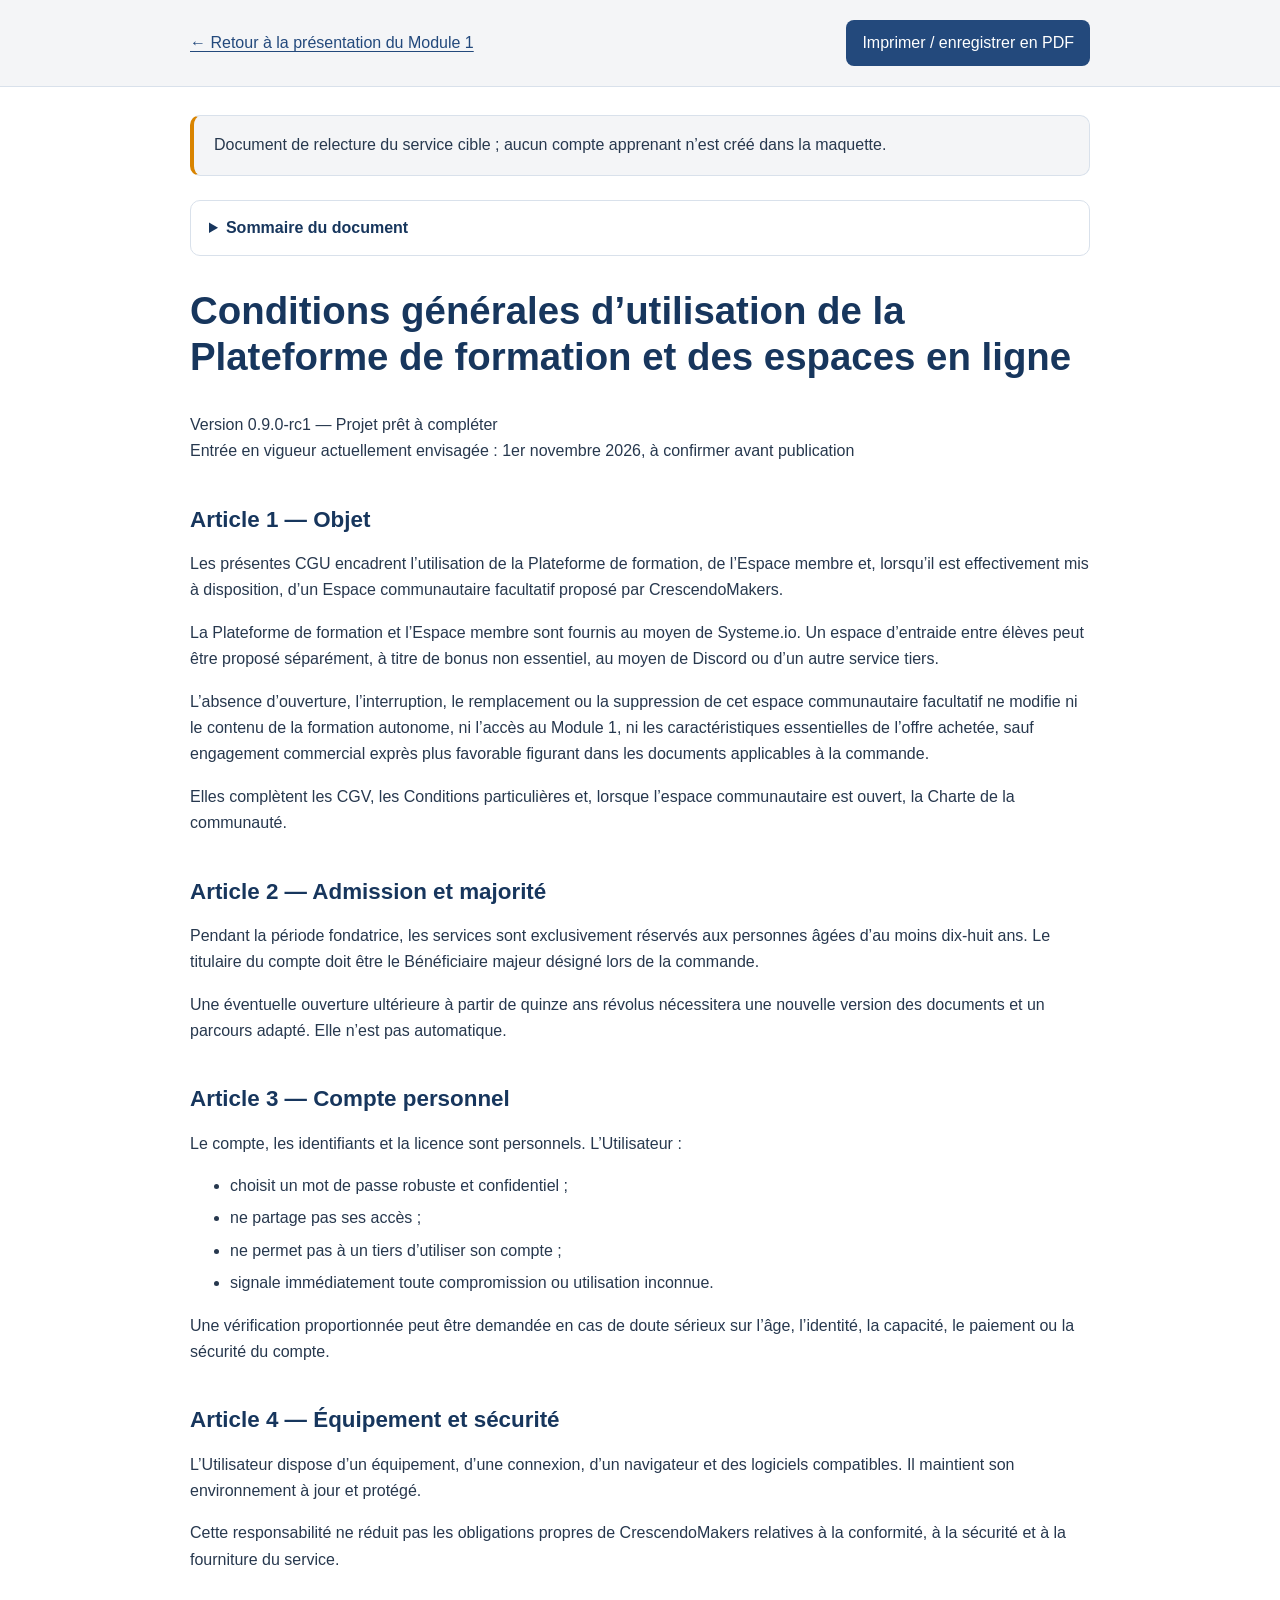
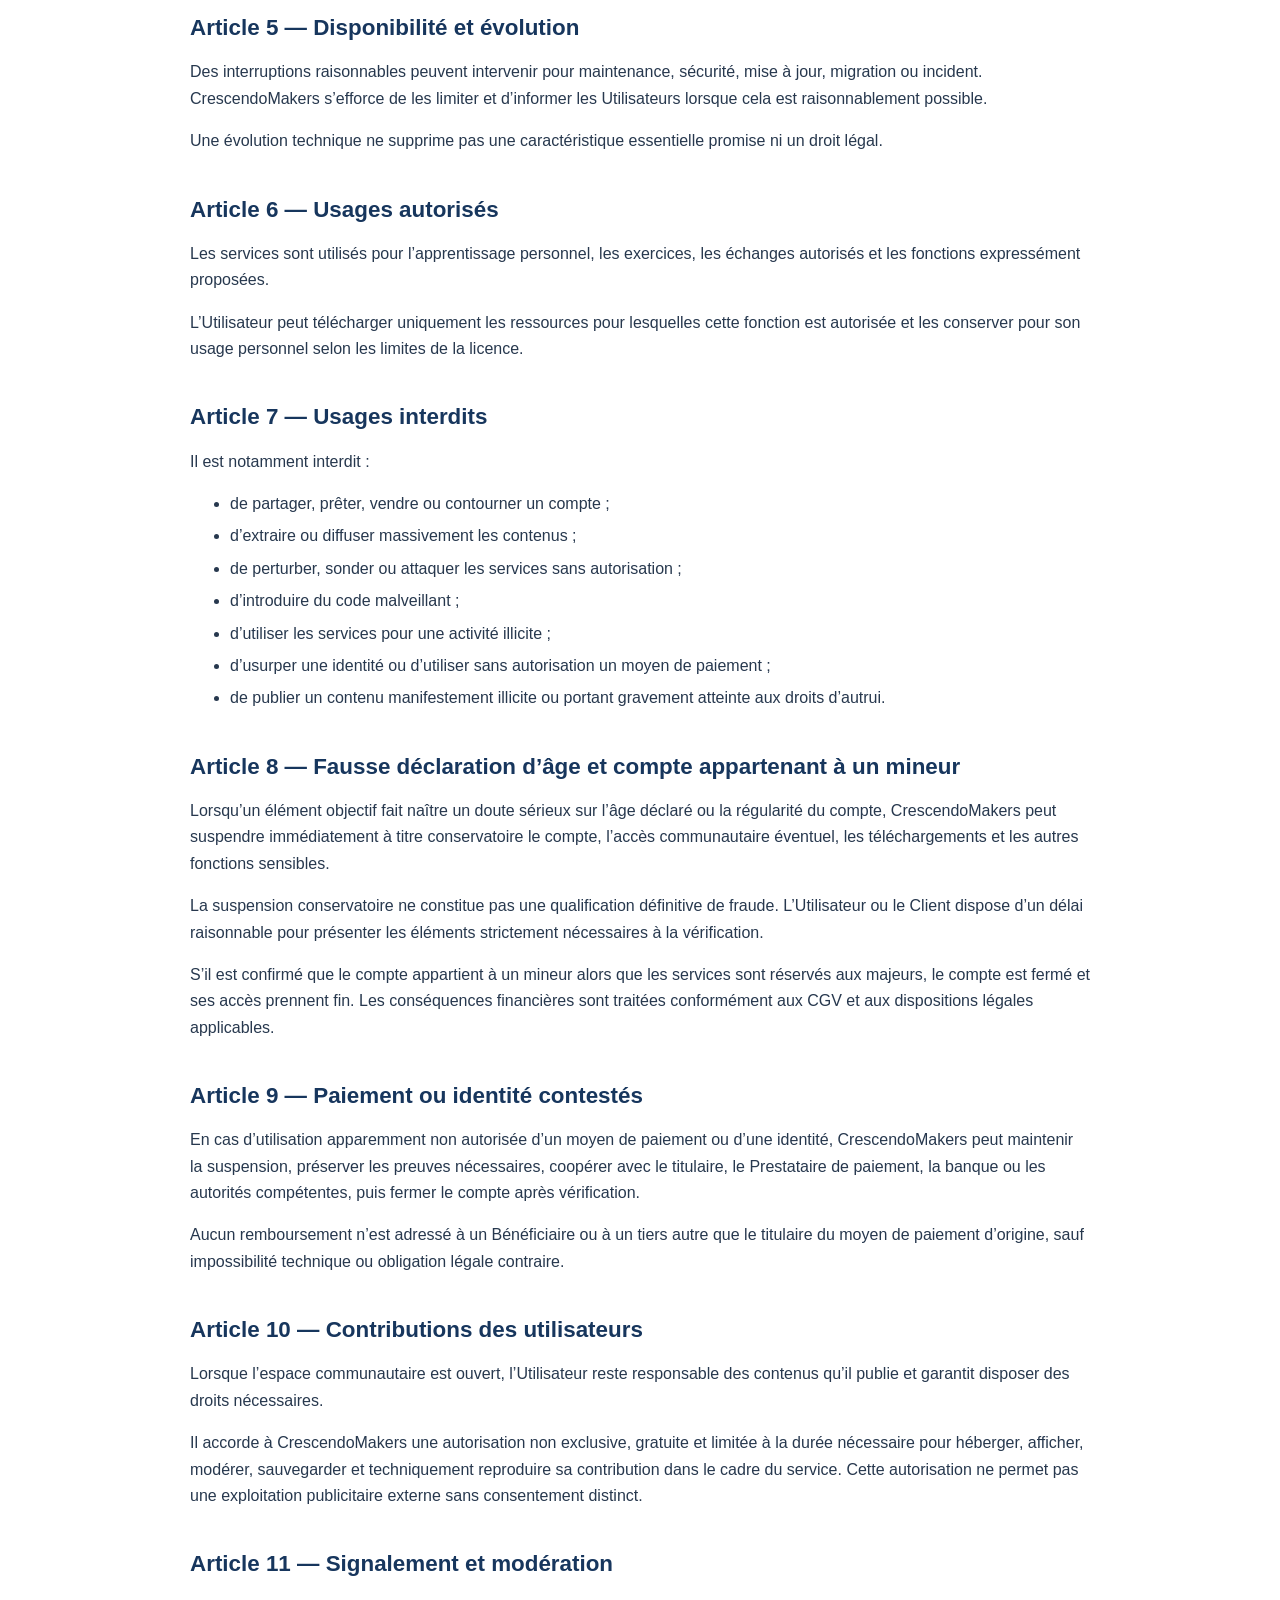
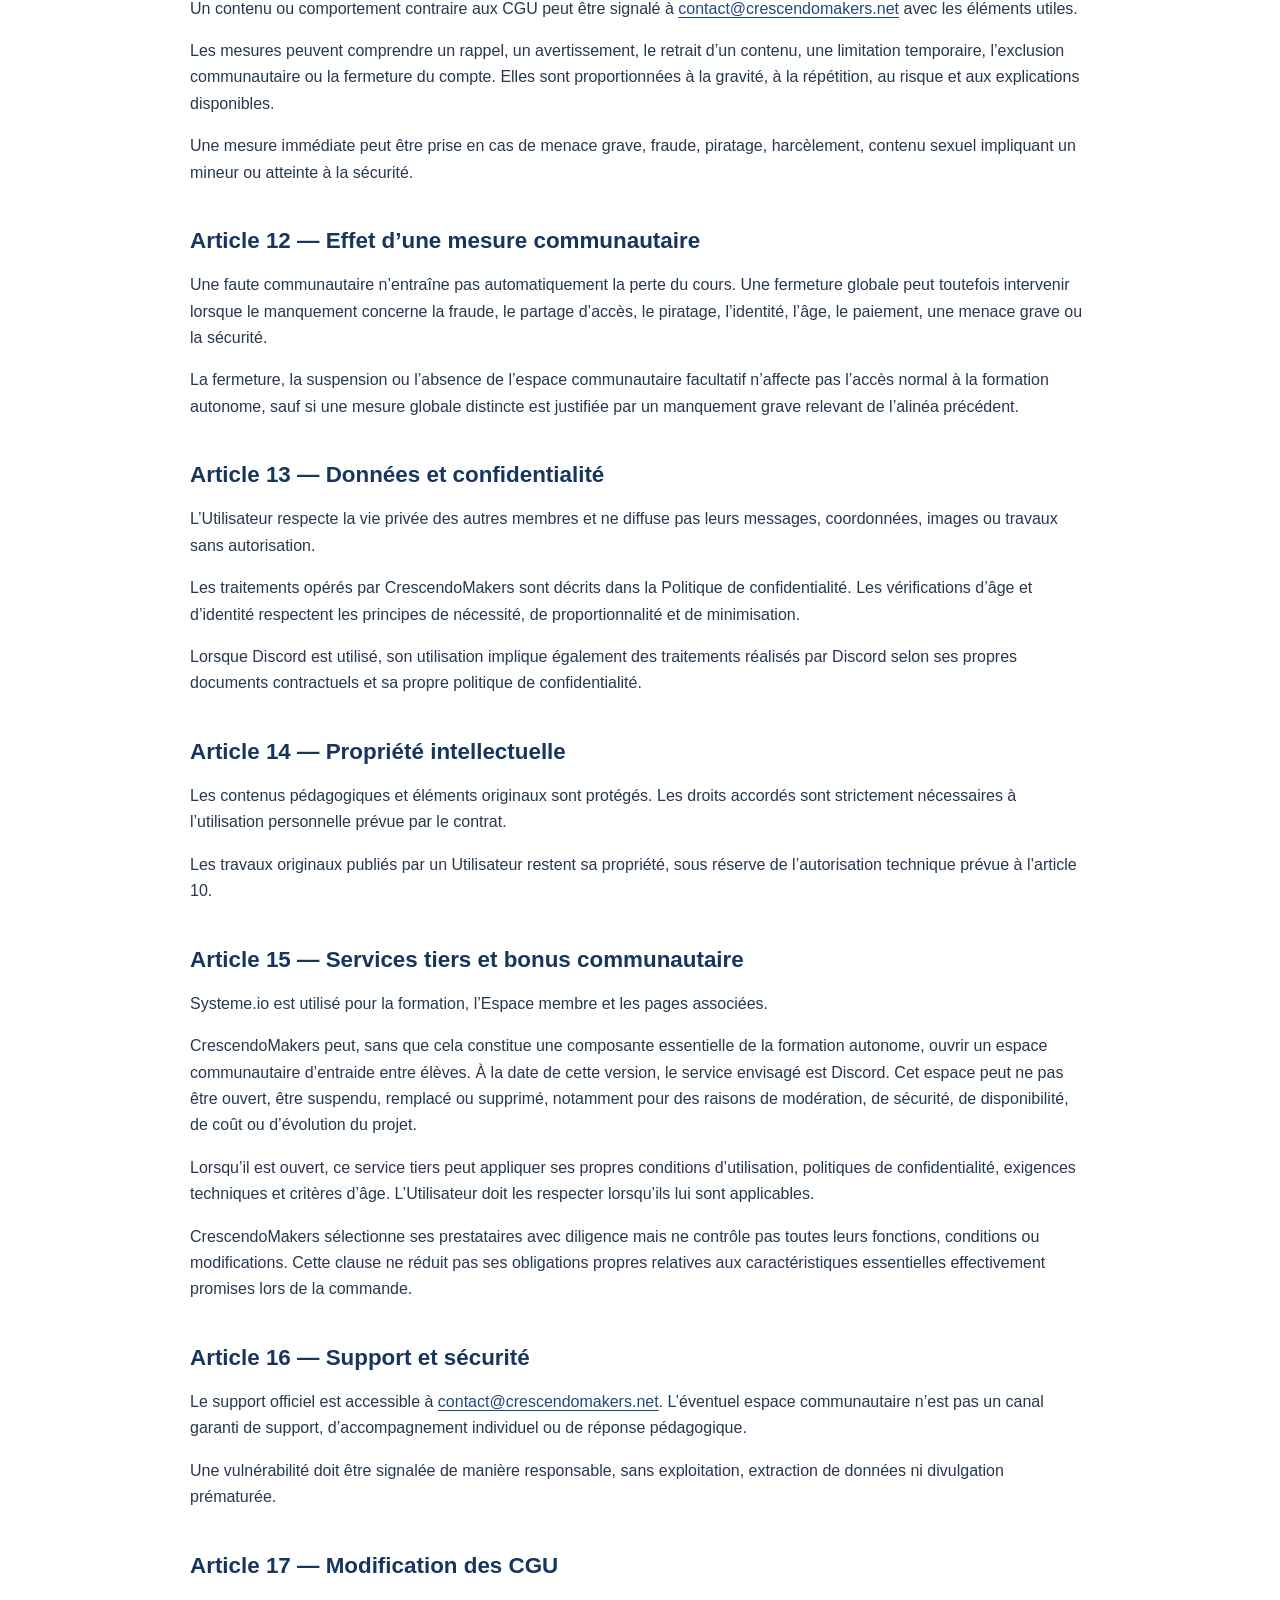
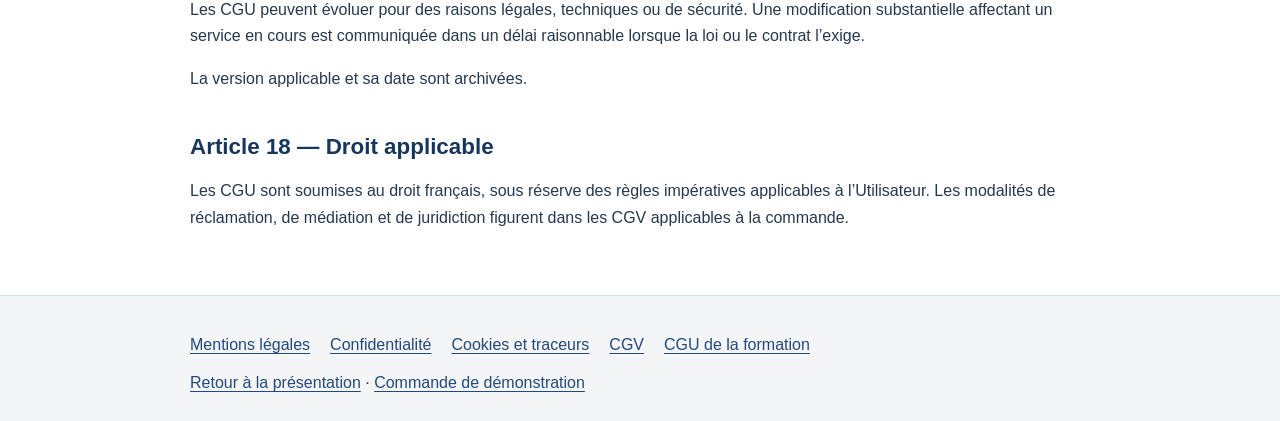
==== cgu.html @ 89fd1860 "publish: demo order flow, opt-in form and legal pages" ====
<!doctype html>
<html lang="fr"><head><meta charset="utf-8"><meta name="viewport" content="width=device-width, initial-scale=1">
<title>Conditions générales d’utilisation de la Plateforme de formation et des espaces en ligne | CrescendoMakers</title>
<meta name="description" content="Document de relecture du service cible ; aucun compte apprenant n’est créé dans la maquette.">
<style>
*{box-sizing:border-box}body{margin:0;color:#27384e;background:#fff;font:1rem/1.65 Arial,Helvetica,sans-serif}
header{border-bottom:1px solid #d9e1eb;background:#f4f5f7}.wrap{width:min(calc(100% - 2rem),900px);margin:auto}
header .wrap{display:flex;align-items:center;justify-content:space-between;gap:16px;padding:20px 0;flex-wrap:wrap}
a{color:#23497c;text-underline-offset:3px;overflow-wrap:anywhere}a:focus-visible,button:focus-visible,summary:focus-visible{outline:3px solid #d98400;outline-offset:4px}
main{padding:28px 0 48px}h1{font-size:clamp(1.8rem,4vw,2.4rem);line-height:1.2;color:#17365d}
h2{font-size:1.4rem;line-height:1.35;color:#17365d;margin:40px 0 14px;scroll-margin-top:20px}
h3{font-size:1.1rem;line-height:1.4;color:#23497c}p,li{overflow-wrap:anywhere}li{margin:6px 0}
.review{padding:16px 20px;border:1px solid #d9e1eb;border-left:4px solid #d98400;border-radius:10px;background:#f4f5f7;margin:0 0 24px}
blockquote{margin:20px 0;padding:8px 20px;border-left:4px solid #2f75b5;background:#eaf3ff}
button{font:inherit;color:#fff;background:#23497c;border:0;border-radius:8px;padding:10px 16px;cursor:pointer}
details{border:1px solid #d9e1eb;border-radius:10px;padding:14px 18px}summary{font-weight:700;cursor:pointer;color:#17365d}
nav ol{padding-left:24px}footer{padding:24px 0;background:#f4f5f7;border-top:1px solid #d9e1eb}
@media print{@page{size:A4;margin:15mm}header,footer,.review,details{display:none}body{font-size:10pt;color:#000}.wrap{width:100%}main{padding:0}h1{font-size:18pt}h2{font-size:13pt;break-after:avoid}h3{break-after:avoid}a{color:inherit}blockquote{background:none;border-color:#777}}
</style><link rel="stylesheet" href="./demo-interfaces.css?v=20261014"></head><body>
<header><div class="wrap"><a href="./tunnel-preview-v5.html">← Retour à la présentation du Module 1</a><button type="button" onclick="window.print()">Imprimer / enregistrer en PDF</button></div></header>
<main class="wrap"><aside class="review" role="note">Document de relecture du service cible ; aucun compte apprenant n’est créé dans la maquette.</aside>
<details><summary>Sommaire du document</summary><nav aria-label="Sommaire du document"><ol><li><a href="#article-1-objet">Article 1 — Objet</a></li>
<li><a href="#article-2-admission-et-majorite">Article 2 — Admission et majorité</a></li>
<li><a href="#article-3-compte-personnel">Article 3 — Compte personnel</a></li>
<li><a href="#article-4-equipement-et-securite">Article 4 — Équipement et sécurité</a></li>
<li><a href="#article-5-disponibilite-et-evolution">Article 5 — Disponibilité et évolution</a></li>
<li><a href="#article-6-usages-autorises">Article 6 — Usages autorisés</a></li>
<li><a href="#article-7-usages-interdits">Article 7 — Usages interdits</a></li>
<li><a href="#article-8-fausse-declaration-d-age-et-compte-appartenant-a-un-mineur">Article 8 — Fausse déclaration d’âge et compte appartenant à un mineur</a></li>
<li><a href="#article-9-paiement-ou-identite-contestes">Article 9 — Paiement ou identité contestés</a></li>
<li><a href="#article-10-contributions-des-utilisateurs">Article 10 — Contributions des utilisateurs</a></li>
<li><a href="#article-11-signalement-et-moderation">Article 11 — Signalement et modération</a></li>
<li><a href="#article-12-effet-d-une-mesure-communautaire">Article 12 — Effet d’une mesure communautaire</a></li>
<li><a href="#article-13-donnees-et-confidentialite">Article 13 — Données et confidentialité</a></li>
<li><a href="#article-14-propriete-intellectuelle">Article 14 — Propriété intellectuelle</a></li>
<li><a href="#article-15-services-tiers-et-bonus-communautaire">Article 15 — Services tiers et bonus communautaire</a></li>
<li><a href="#article-16-support-et-securite">Article 16 — Support et sécurité</a></li>
<li><a href="#article-17-modification-des-cgu">Article 17 — Modification des CGU</a></li>
<li><a href="#article-18-droit-applicable">Article 18 — Droit applicable</a></li></ol></nav></details>
<article id="texte-document">
<h1>Conditions générales d’utilisation de la Plateforme de formation et des espaces en ligne</h1>
<p>Version 0.9.0-rc1 — Projet prêt à compléter<br>Entrée en vigueur actuellement envisagée : 1er novembre 2026, à confirmer avant publication</p>
<h2 id="article-1-objet">Article 1 — Objet</h2>
<p>Les présentes CGU encadrent l’utilisation de la Plateforme de formation, de l’Espace membre
et, lorsqu’il est effectivement mis à disposition, d’un Espace communautaire facultatif
proposé par CrescendoMakers.</p>
<p>La Plateforme de formation et l’Espace membre sont fournis au moyen de Systeme.io. Un espace
d’entraide entre élèves peut être proposé séparément, à titre de bonus non essentiel, au
moyen de Discord ou d’un autre service tiers.</p>
<p>L’absence d’ouverture, l’interruption, le remplacement ou la suppression de cet espace
communautaire facultatif ne modifie ni le contenu de la formation autonome, ni l’accès au
Module 1, ni les caractéristiques essentielles de l’offre achetée, sauf engagement commercial
exprès plus favorable figurant dans les documents applicables à la commande.</p>
<p>Elles complètent les CGV, les Conditions particulières et, lorsque l’espace communautaire est
ouvert, la Charte de la communauté.</p>
<h2 id="article-2-admission-et-majorite">Article 2 — Admission et majorité</h2>
<p>Pendant la période fondatrice, les services sont exclusivement réservés aux personnes âgées
d’au moins dix-huit ans. Le titulaire du compte doit être le Bénéficiaire majeur désigné
lors de la commande.</p>
<p>Une éventuelle ouverture ultérieure à partir de quinze ans révolus nécessitera une nouvelle
version des documents et un parcours adapté. Elle n’est pas automatique.</p>
<h2 id="article-3-compte-personnel">Article 3 — Compte personnel</h2>
<p>Le compte, les identifiants et la licence sont personnels. L’Utilisateur :</p>
<ul>
<li>choisit un mot de passe robuste et confidentiel ;</li>
<li>ne partage pas ses accès ;</li>
<li>ne permet pas à un tiers d’utiliser son compte ;</li>
<li>signale immédiatement toute compromission ou utilisation inconnue.</li>
</ul>
<p>Une vérification proportionnée peut être demandée en cas de doute sérieux sur l’âge,
l’identité, la capacité, le paiement ou la sécurité du compte.</p>
<h2 id="article-4-equipement-et-securite">Article 4 — Équipement et sécurité</h2>
<p>L’Utilisateur dispose d’un équipement, d’une connexion, d’un navigateur et des logiciels
compatibles. Il maintient son environnement à jour et protégé.</p>
<p>Cette responsabilité ne réduit pas les obligations propres de CrescendoMakers relatives à
la conformité, à la sécurité et à la fourniture du service.</p>
<h2 id="article-5-disponibilite-et-evolution">Article 5 — Disponibilité et évolution</h2>
<p>Des interruptions raisonnables peuvent intervenir pour maintenance, sécurité, mise à jour,
migration ou incident. CrescendoMakers s’efforce de les limiter et d’informer les
Utilisateurs lorsque cela est raisonnablement possible.</p>
<p>Une évolution technique ne supprime pas une caractéristique essentielle promise ni un droit
légal.</p>
<h2 id="article-6-usages-autorises">Article 6 — Usages autorisés</h2>
<p>Les services sont utilisés pour l’apprentissage personnel, les exercices, les échanges
autorisés et les fonctions expressément proposées.</p>
<p>L’Utilisateur peut télécharger uniquement les ressources pour lesquelles cette fonction est
autorisée et les conserver pour son usage personnel selon les limites de la licence.</p>
<h2 id="article-7-usages-interdits">Article 7 — Usages interdits</h2>
<p>Il est notamment interdit :</p>
<ul>
<li>de partager, prêter, vendre ou contourner un compte ;</li>
<li>d’extraire ou diffuser massivement les contenus ;</li>
<li>de perturber, sonder ou attaquer les services sans autorisation ;</li>
<li>d’introduire du code malveillant ;</li>
<li>d’utiliser les services pour une activité illicite ;</li>
<li>d’usurper une identité ou d’utiliser sans autorisation un moyen de paiement ;</li>
<li>de publier un contenu manifestement illicite ou portant gravement atteinte aux droits
d’autrui.</li>
</ul>
<h2 id="article-8-fausse-declaration-d-age-et-compte-appartenant-a-un-mineur">Article 8 — Fausse déclaration d’âge et compte appartenant à un mineur</h2>
<p>Lorsqu’un élément objectif fait naître un doute sérieux sur l’âge déclaré ou la régularité du
compte, CrescendoMakers peut suspendre immédiatement à titre conservatoire le compte,
l’accès communautaire éventuel, les téléchargements et les autres fonctions sensibles.</p>
<p>La suspension conservatoire ne constitue pas une qualification définitive de fraude.
L’Utilisateur ou le Client dispose d’un délai raisonnable pour présenter les éléments
strictement nécessaires à la vérification.</p>
<p>S’il est confirmé que le compte appartient à un mineur alors que les services sont réservés
aux majeurs, le compte est fermé et ses accès prennent fin. Les conséquences financières
sont traitées conformément aux CGV et aux dispositions légales applicables.</p>
<h2 id="article-9-paiement-ou-identite-contestes">Article 9 — Paiement ou identité contestés</h2>
<p>En cas d’utilisation apparemment non autorisée d’un moyen de paiement ou d’une identité,
CrescendoMakers peut maintenir la suspension, préserver les preuves nécessaires, coopérer
avec le titulaire, le Prestataire de paiement, la banque ou les autorités compétentes, puis
fermer le compte après vérification.</p>
<p>Aucun remboursement n’est adressé à un Bénéficiaire ou à un tiers autre que le titulaire du
moyen de paiement d’origine, sauf impossibilité technique ou obligation légale contraire.</p>
<h2 id="article-10-contributions-des-utilisateurs">Article 10 — Contributions des utilisateurs</h2>
<p>Lorsque l’espace communautaire est ouvert, l’Utilisateur reste responsable des contenus
qu’il publie et garantit disposer des droits nécessaires.</p>
<p>Il accorde à CrescendoMakers une autorisation non exclusive, gratuite et limitée à la durée
nécessaire pour héberger, afficher, modérer, sauvegarder et techniquement reproduire sa
contribution dans le cadre du service. Cette autorisation ne permet pas une exploitation
publicitaire externe sans consentement distinct.</p>
<h2 id="article-11-signalement-et-moderation">Article 11 — Signalement et modération</h2>
<p>Un contenu ou comportement contraire aux CGU peut être signalé à
<a href="mailto:contact@crescendomakers.net">contact@crescendomakers.net</a> avec les éléments utiles.</p>
<p>Les mesures peuvent comprendre un rappel, un avertissement, le retrait d’un contenu, une
limitation temporaire, l’exclusion communautaire ou la fermeture du compte. Elles sont
proportionnées à la gravité, à la répétition, au risque et aux explications disponibles.</p>
<p>Une mesure immédiate peut être prise en cas de menace grave, fraude, piratage, harcèlement,
contenu sexuel impliquant un mineur ou atteinte à la sécurité.</p>
<h2 id="article-12-effet-d-une-mesure-communautaire">Article 12 — Effet d’une mesure communautaire</h2>
<p>Une faute communautaire n’entraîne pas automatiquement la perte du cours. Une fermeture
globale peut toutefois intervenir lorsque le manquement concerne la fraude, le partage
d’accès, le piratage, l’identité, l’âge, le paiement, une menace grave ou la sécurité.</p>
<p>La fermeture, la suspension ou l’absence de l’espace communautaire facultatif n’affecte pas
l’accès normal à la formation autonome, sauf si une mesure globale distincte est justifiée
par un manquement grave relevant de l’alinéa précédent.</p>
<h2 id="article-13-donnees-et-confidentialite">Article 13 — Données et confidentialité</h2>
<p>L’Utilisateur respecte la vie privée des autres membres et ne diffuse pas leurs messages,
coordonnées, images ou travaux sans autorisation.</p>
<p>Les traitements opérés par CrescendoMakers sont décrits dans la Politique de
confidentialité. Les vérifications d’âge et d’identité respectent les principes de nécessité,
de proportionnalité et de minimisation.</p>
<p>Lorsque Discord est utilisé, son utilisation implique également des traitements réalisés par
Discord selon ses propres documents contractuels et sa propre politique de confidentialité.</p>
<h2 id="article-14-propriete-intellectuelle">Article 14 — Propriété intellectuelle</h2>
<p>Les contenus pédagogiques et éléments originaux sont protégés. Les droits accordés sont
strictement nécessaires à l’utilisation personnelle prévue par le contrat.</p>
<p>Les travaux originaux publiés par un Utilisateur restent sa propriété, sous réserve de
l’autorisation technique prévue à l’article 10.</p>
<h2 id="article-15-services-tiers-et-bonus-communautaire">Article 15 — Services tiers et bonus communautaire</h2>
<p>Systeme.io est utilisé pour la formation, l’Espace membre et les pages associées.</p>
<p>CrescendoMakers peut, sans que cela constitue une composante essentielle de la formation
autonome, ouvrir un espace communautaire d’entraide entre élèves. À la date de cette version,
le service envisagé est Discord. Cet espace peut ne pas être ouvert, être suspendu, remplacé
ou supprimé, notamment pour des raisons de modération, de sécurité, de disponibilité, de
coût ou d’évolution du projet.</p>
<p>Lorsqu’il est ouvert, ce service tiers peut appliquer ses propres conditions d’utilisation,
politiques de confidentialité, exigences techniques et critères d’âge. L’Utilisateur doit les
respecter lorsqu’ils lui sont applicables.</p>
<p>CrescendoMakers sélectionne ses prestataires avec diligence mais ne contrôle pas toutes leurs
fonctions, conditions ou modifications. Cette clause ne réduit pas ses obligations propres
relatives aux caractéristiques essentielles effectivement promises lors de la commande.</p>
<h2 id="article-16-support-et-securite">Article 16 — Support et sécurité</h2>
<p>Le support officiel est accessible à <a href="mailto:contact@crescendomakers.net">contact@crescendomakers.net</a>. L’éventuel espace
communautaire n’est pas un canal garanti de support, d’accompagnement individuel ou de
réponse pédagogique.</p>
<p>Une vulnérabilité doit être signalée de manière responsable, sans exploitation, extraction
de données ni divulgation prématurée.</p>
<h2 id="article-17-modification-des-cgu">Article 17 — Modification des CGU</h2>
<p>Les CGU peuvent évoluer pour des raisons légales, techniques ou de sécurité. Une
modification substantielle affectant un service en cours est communiquée dans un délai
raisonnable lorsque la loi ou le contrat l’exige.</p>
<p>La version applicable et sa date sont archivées.</p>
<h2 id="article-18-droit-applicable">Article 18 — Droit applicable</h2>
<p>Les CGU sont soumises au droit français, sous réserve des règles impératives applicables à
l’Utilisateur. Les modalités de réclamation, de médiation et de juridiction figurent dans
les CGV applicables à la commande.</p>
</article>
</main><footer><div class="wrap"><nav class="demo-legal-nav" aria-label="Documents juridiques"><a href="./mentions-legales.html">Mentions légales</a><a href="./confidentialite.html">Confidentialité</a><a href="./cookies.html">Cookies et traceurs</a><a href="./cgv-module-1.html">CGV</a><a href="./cgu.html">CGU de la formation</a></nav><a href="./tunnel-preview-v5.html">Retour à la présentation</a> · <a href="./commande-demo.html">Commande de démonstration</a></div></footer></body></html>
---- demo-interfaces.css ----
/* Interfaces de démonstration : aucun module de paiement ou collecte tiers. */
.demo-page{margin:0;background:#f4f5f7;color:#27384e;font:1rem/1.6 Arial,Helvetica,sans-serif}
.demo-wrap{width:min(1120px,calc(100% - 2rem));margin:auto}
.demo-header{padding:18px 0;background:#fff;border-bottom:1px solid #d9e1eb}
.demo-header .demo-wrap{display:flex;align-items:center;justify-content:space-between;gap:20px;flex-wrap:wrap}
.demo-logo{width:160px;height:80px;object-fit:contain}
.demo-page a,.demo-card a,.demo-legal-nav a{color:#23497c;text-underline-offset:3px;overflow-wrap:anywhere}
.demo-page h1{font-size:clamp(1.8rem,4vw,2.6rem);line-height:1.2;color:#17365d}
.demo-page h2{font-size:1.3rem;color:#17365d}.demo-page h3{font-size:1.05rem;color:#23497c}
.demo-main{padding:32px 0 48px}.demo-grid{display:grid;grid-template-columns:minmax(0,1.4fr) minmax(0,.85fr);gap:24px;align-items:start}
.demo-card{min-width:0;background:white;border:1px solid #d9e1eb;border-radius:18px;padding:clamp(18px,3vw,28px);overflow-wrap:anywhere}
.demo-card+.demo-card{margin-top:20px}.demo-card p:last-child{margin-bottom:0}
.demo-banner{border-left:4px solid #d98400;background:#fff8e2;border-radius:10px;padding:14px 18px;margin:0 0 24px}
.demo-note{font-size:.9rem;color:#4b5c70;line-height:1.6}
.demo-field{display:grid;gap:6px;margin:16px 0;font-weight:700;color:#23497c}
.demo-field input{width:100%;min-width:0;box-sizing:border-box;border:1px solid #a5b5c9;border-radius:8px;padding:12px;font:inherit;color:#27384e;background:#fff}
.demo-choice{display:flex;align-items:flex-start;gap:10px;margin:16px 0;line-height:1.5;color:#27384e}
.demo-choice input{flex:0 0 auto;width:20px;height:20px;margin:3px 0 0;accent-color:#23497c}
.demo-choice span{min-width:0;overflow-wrap:anywhere}
.demo-page fieldset{min-width:0;border:0;padding:0;margin:20px 0}.demo-page legend{font-weight:700;color:#17365d}
.demo-actions{display:flex;flex-wrap:wrap;gap:12px;margin-top:20px}
.demo-button{display:inline-block;min-height:44px;border:0;border-radius:8px;padding:12px 18px;font:700 1rem/1.4 Arial,Helvetica,sans-serif;background:#23497c;color:white;cursor:pointer;text-align:center}
.demo-button:hover{background:#17365d}.demo-button:disabled{background:#e0e5ec;color:#4b5c70;cursor:not-allowed}
.demo-secondary{background:#eaf3ff;color:#17365d}.demo-secondary:hover{background:#d5e5fb}
.demo-status:not(:empty){margin:16px 0 0;padding:14px;border-left:4px solid #2f75b5;background:#eaf3ff;color:#17365d;border-radius:8px}
.demo-price{font-size:2.6rem;font-weight:900;color:#23497c}
.demo-docs{display:flex;flex-wrap:wrap;gap:10px 18px;margin:16px 0}
.demo-page [hidden],.demo-card [hidden]{display:none!important}
.demo-page details{border-top:1px solid #d9e1eb;padding:14px 0}.demo-page summary{cursor:pointer;color:#23497c;font-weight:700}
.demo-page a:focus-visible,.demo-button:focus-visible,.demo-card input:focus-visible{outline:3px solid #d98400;outline-offset:3px}
.demo-newsletter{display:grid;grid-template-columns:1fr 1fr;gap:32px;align-items:start}.demo-newsletter h2{margin-top:0}
.demo-legal-nav{display:flex;gap:12px 20px;flex-wrap:wrap;margin:12px 0}
.demo-footer{padding:26px 0;background:#fff;border-top:1px solid #d9e1eb}
@media(max-width:800px){.demo-grid,.demo-newsletter{grid-template-columns:1fr}.demo-header .demo-wrap{gap:8px}.demo-logo{width:120px;height:60px}}
@media print{.demo-header,.demo-footer,.demo-banner,.demo-actions{display:none}.demo-grid{display:block}.demo-card{break-inside:avoid}}
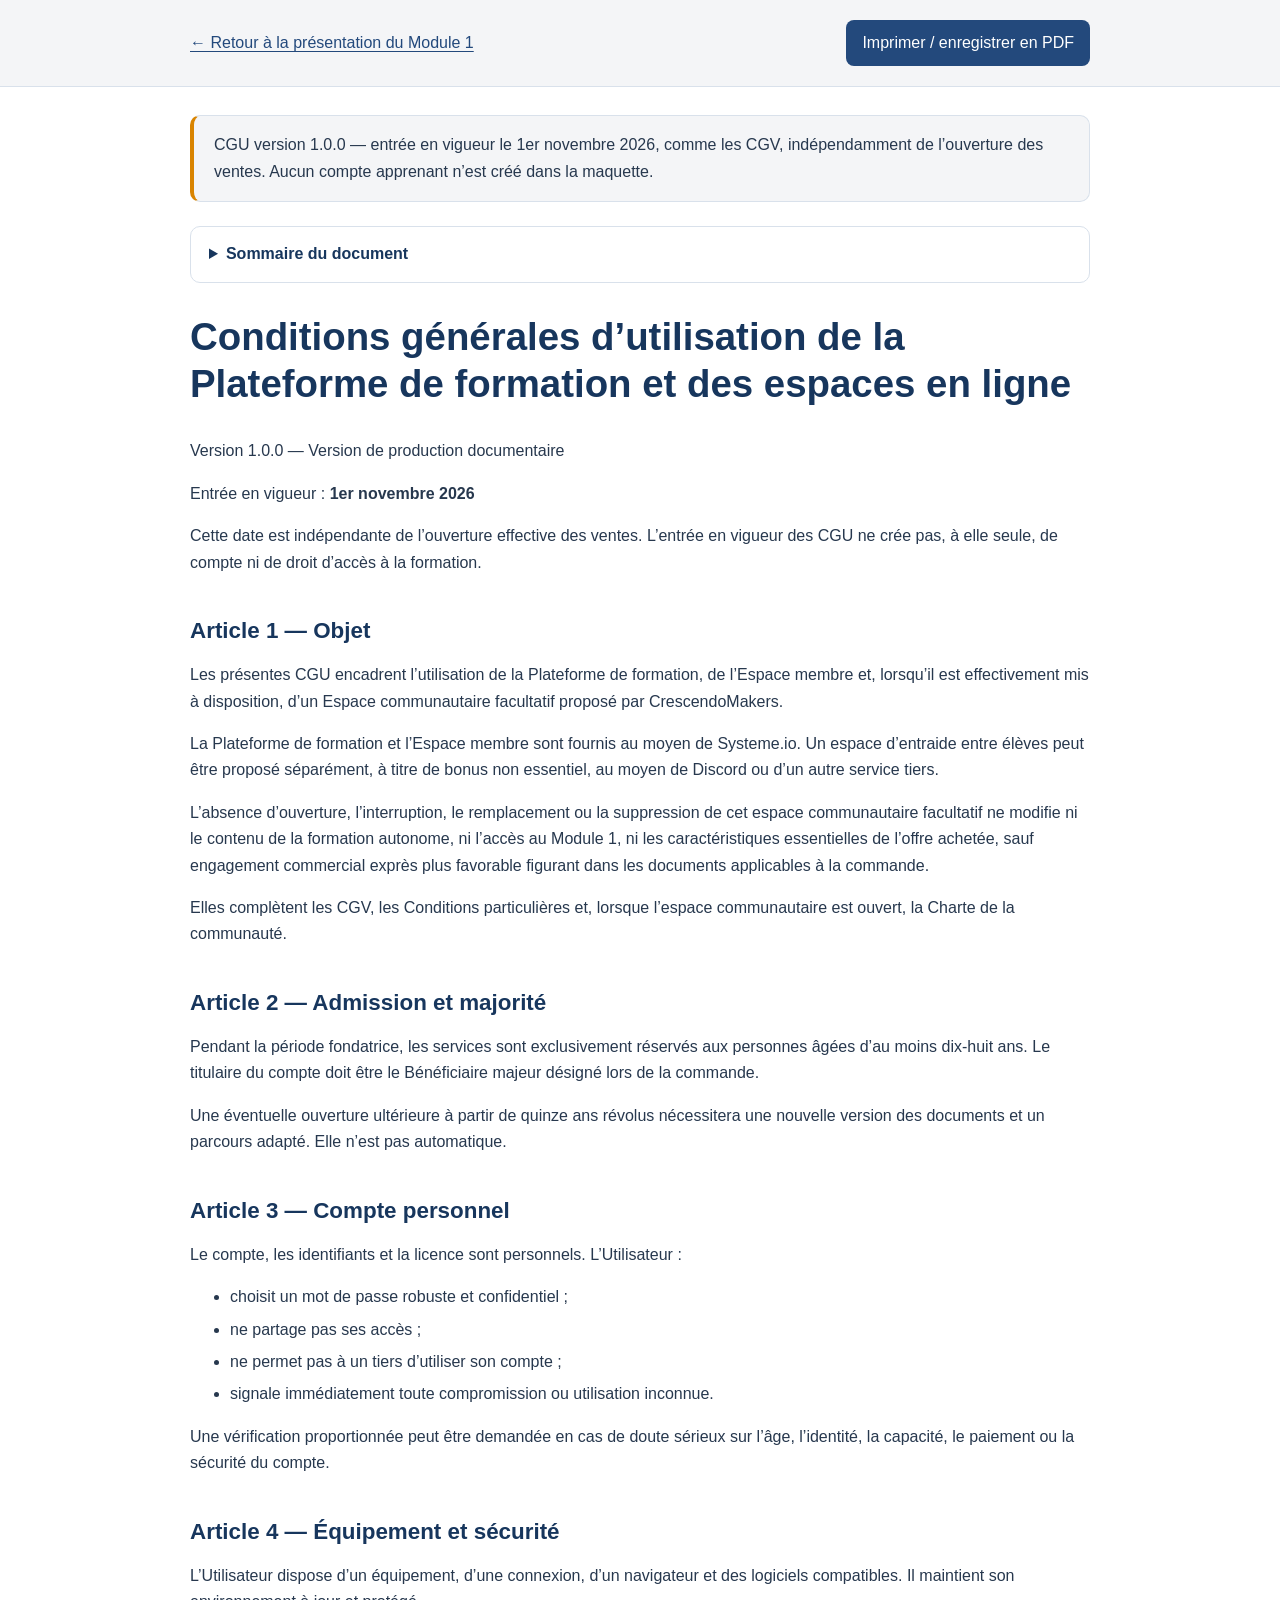
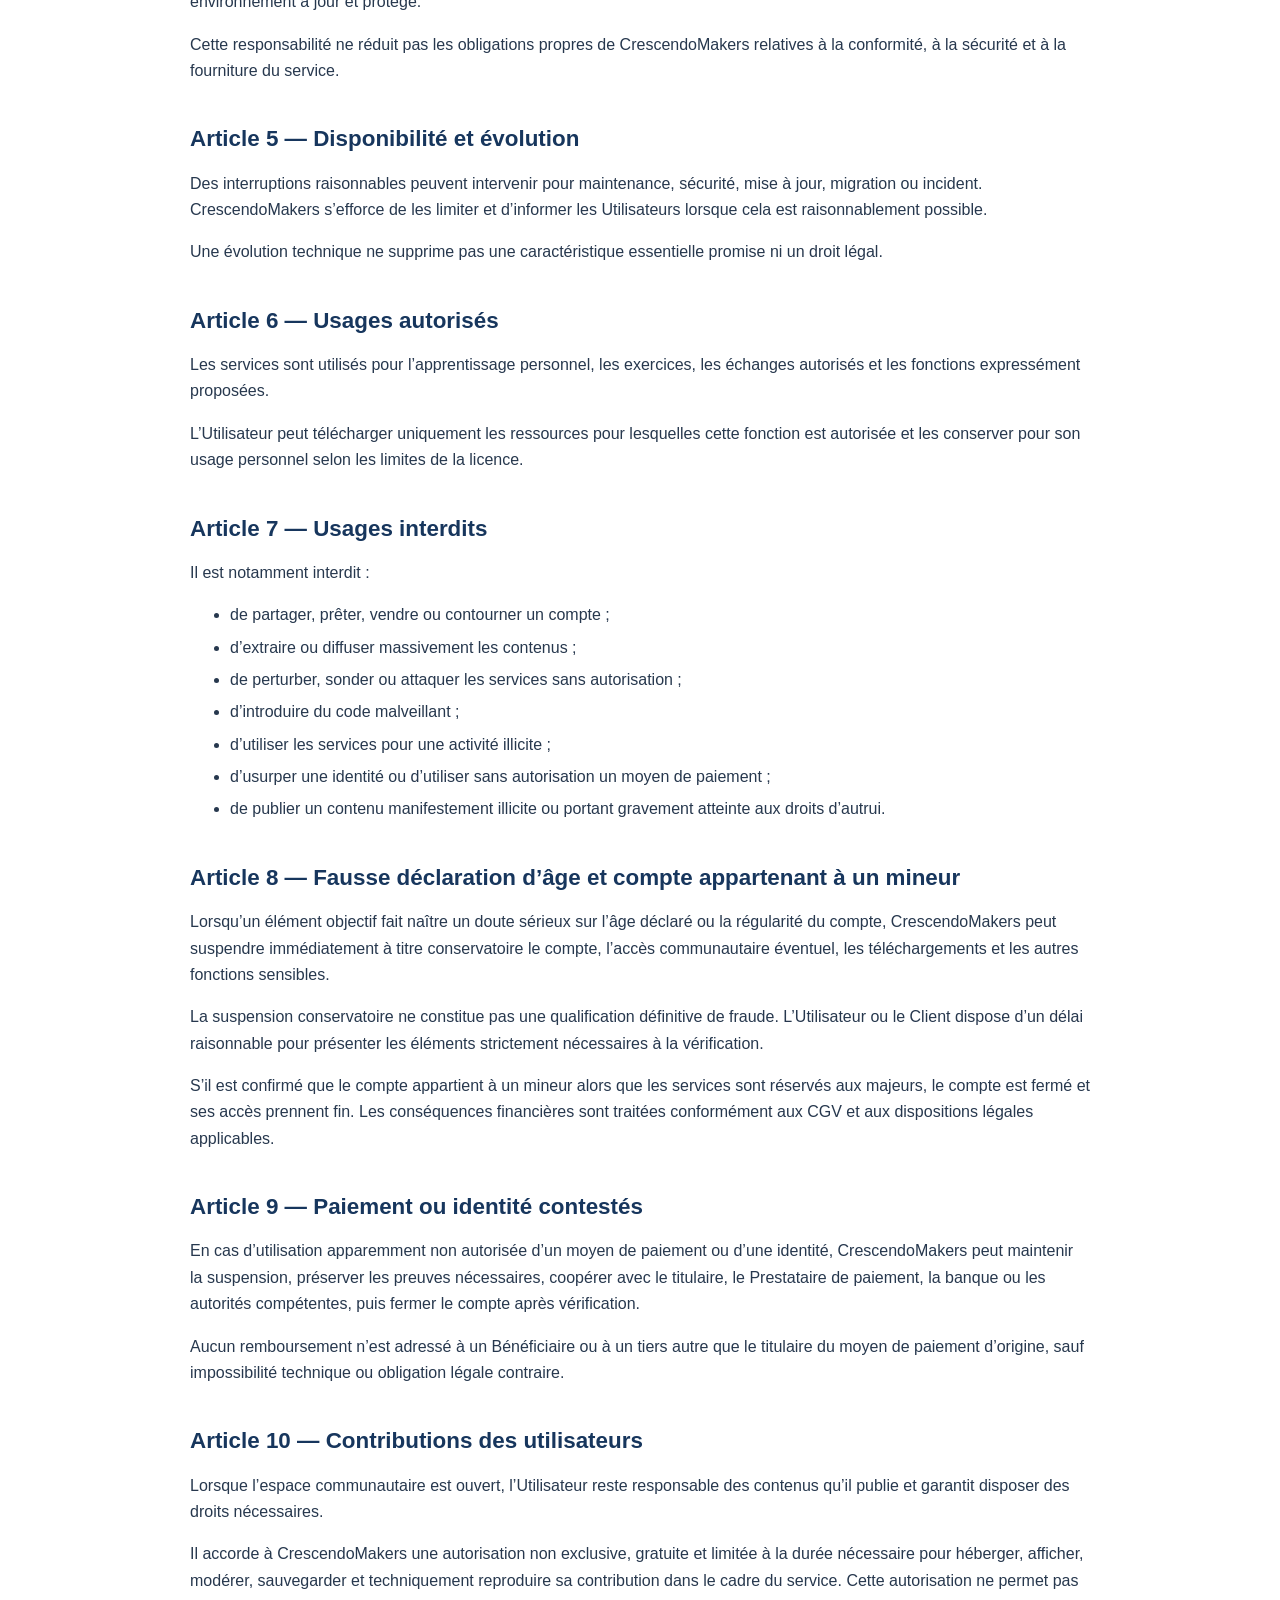
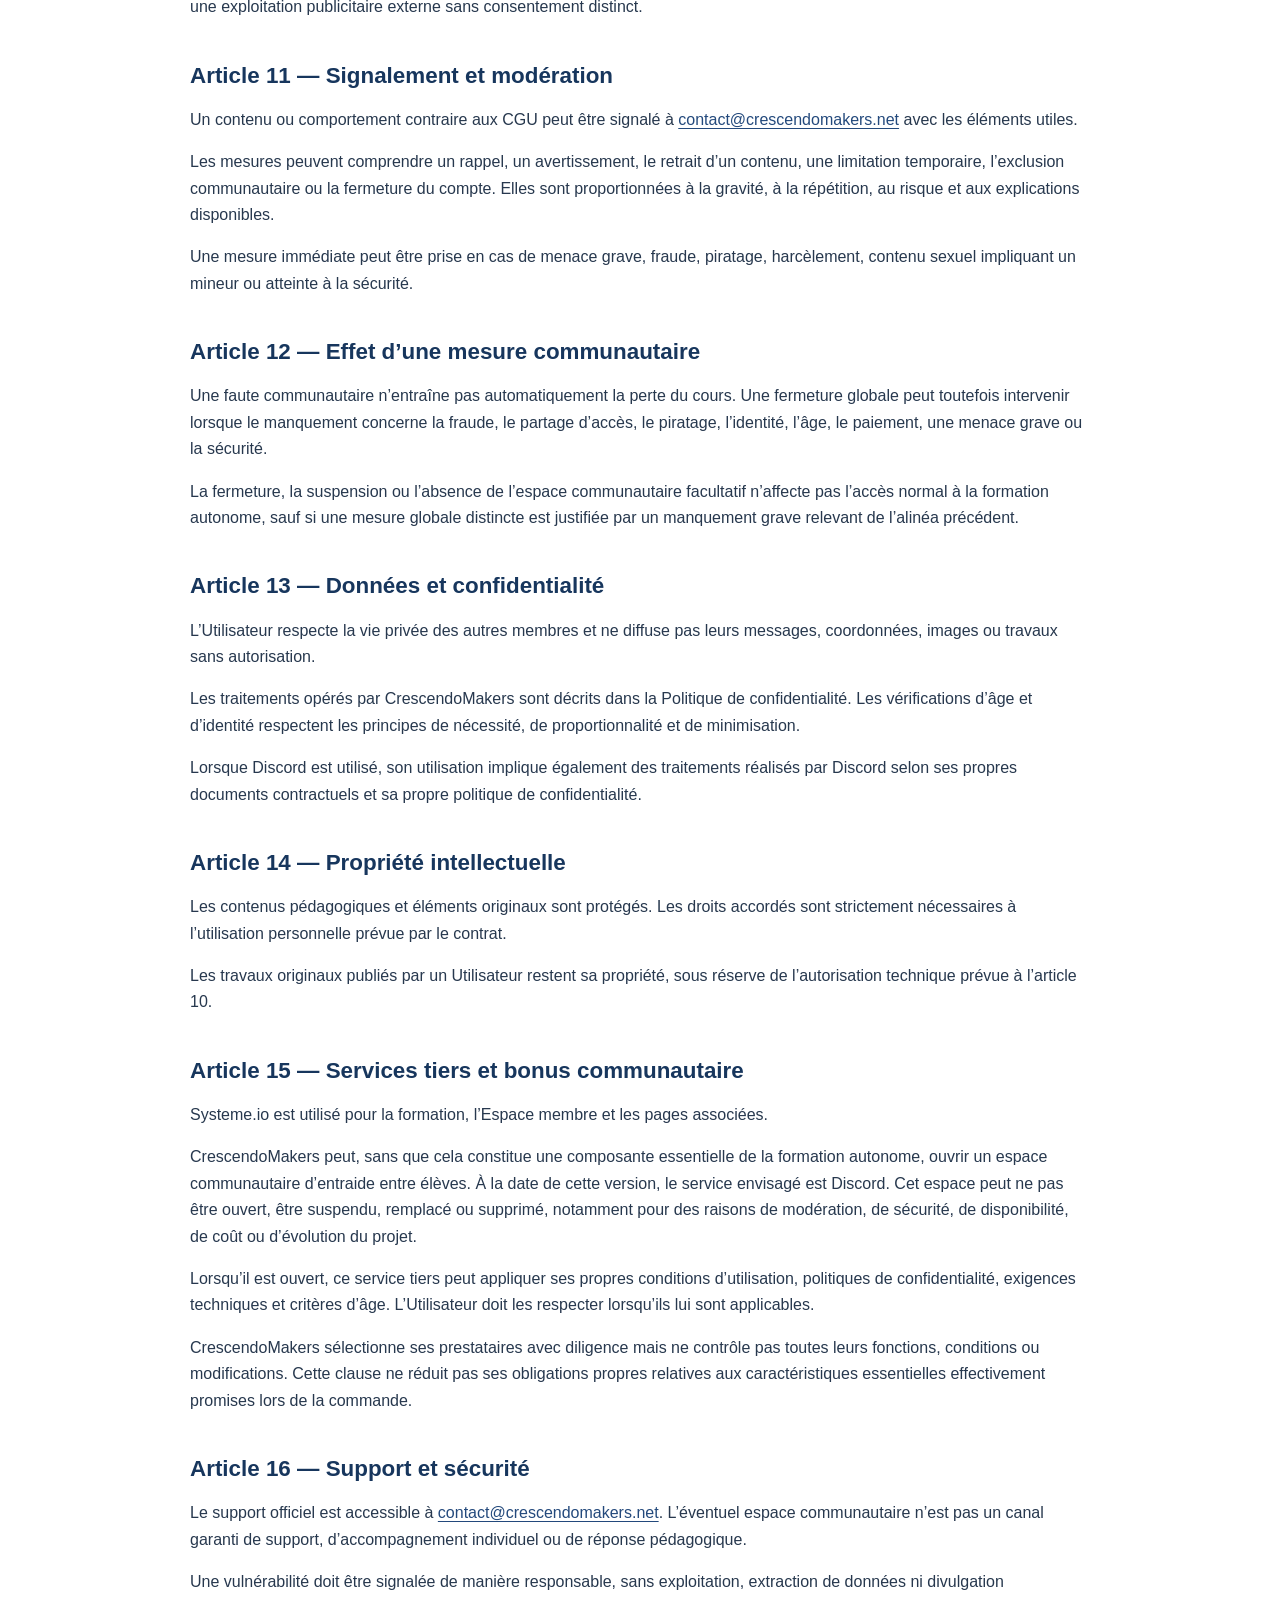
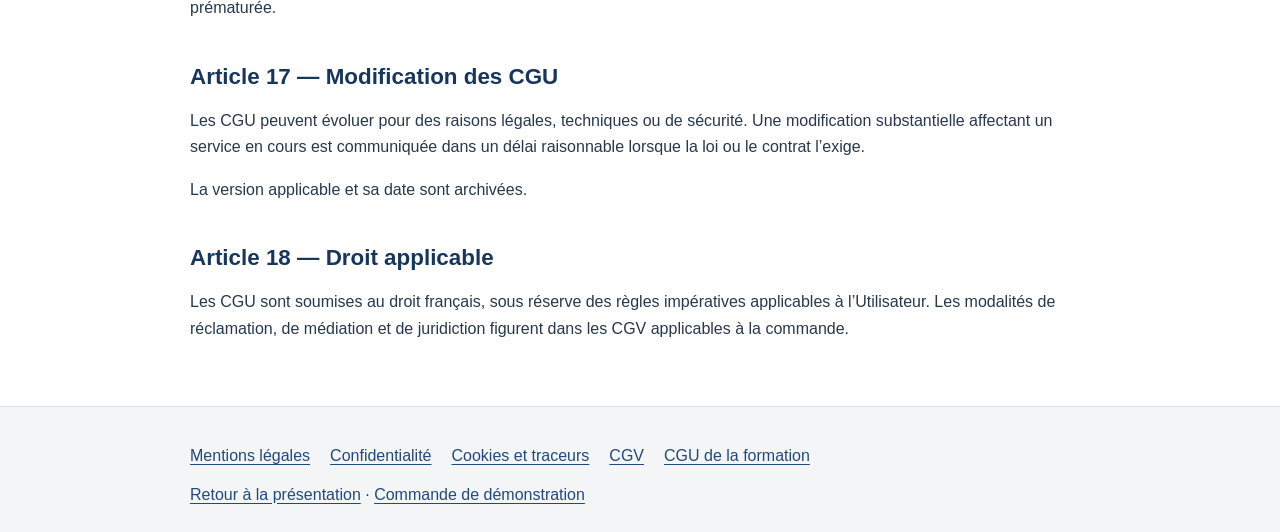
==== commit 7e526807: "publish: confirm CGU effective date" ====
--- a/cgu.html
+++ b/cgu.html
@@ -1,7 +1,7 @@
 <!doctype html>
 <html lang="fr"><head><meta charset="utf-8"><meta name="viewport" content="width=device-width, initial-scale=1">
 <title>Conditions générales d’utilisation de la Plateforme de formation et des espaces en ligne | CrescendoMakers</title>
-<meta name="description" content="Document de relecture du service cible ; aucun compte apprenant n’est créé dans la maquette.">
+<meta name="description" content="CGU version 1.0.0 — entrée en vigueur le 1er novembre 2026, indépendamment de l’ouverture des ventes.">
 <style>
 *{box-sizing:border-box}body{margin:0;color:#27384e;background:#fff;font:1rem/1.65 Arial,Helvetica,sans-serif}
 header{border-bottom:1px solid #d9e1eb;background:#f4f5f7}.wrap{width:min(calc(100% - 2rem),900px);margin:auto}
@@ -18,7 +18,7 @@
 @media print{@page{size:A4;margin:15mm}header,footer,.review,details{display:none}body{font-size:10pt;color:#000}.wrap{width:100%}main{padding:0}h1{font-size:18pt}h2{font-size:13pt;break-after:avoid}h3{break-after:avoid}a{color:inherit}blockquote{background:none;border-color:#777}}
 </style><link rel="stylesheet" href="./demo-interfaces.css?v=20261014"></head><body>
 <header><div class="wrap"><a href="./tunnel-preview-v5.html">← Retour à la présentation du Module 1</a><button type="button" onclick="window.print()">Imprimer / enregistrer en PDF</button></div></header>
-<main class="wrap"><aside class="review" role="note">Document de relecture du service cible ; aucun compte apprenant n’est créé dans la maquette.</aside>
+<main class="wrap"><aside class="review" role="note">CGU version 1.0.0 — entrée en vigueur le 1er novembre 2026, comme les CGV, indépendamment de l’ouverture des ventes. Aucun compte apprenant n’est créé dans la maquette.</aside>
 <details><summary>Sommaire du document</summary><nav aria-label="Sommaire du document"><ol><li><a href="#article-1-objet">Article 1 — Objet</a></li>
 <li><a href="#article-2-admission-et-majorite">Article 2 — Admission et majorité</a></li>
 <li><a href="#article-3-compte-personnel">Article 3 — Compte personnel</a></li>
@@ -39,7 +39,9 @@
 <li><a href="#article-18-droit-applicable">Article 18 — Droit applicable</a></li></ol></nav></details>
 <article id="texte-document">
 <h1>Conditions générales d’utilisation de la Plateforme de formation et des espaces en ligne</h1>
-<p>Version 0.9.0-rc1 — Projet prêt à compléter<br>Entrée en vigueur actuellement envisagée : 1er novembre 2026, à confirmer avant publication</p>
+<p>Version 1.0.0 — Version de production documentaire</p>
+<p>Entrée en vigueur : <strong>1er novembre 2026</strong></p>
+<p>Cette date est indépendante de l’ouverture effective des ventes. L’entrée en vigueur des CGU ne crée pas, à elle seule, de compte ni de droit d’accès à la formation.</p>
 <h2 id="article-1-objet">Article 1 — Objet</h2>
 <p>Les présentes CGU encadrent l’utilisation de la Plateforme de formation, de l’Espace membre
 et, lorsqu’il est effectivement mis à disposition, d’un Espace communautaire facultatif
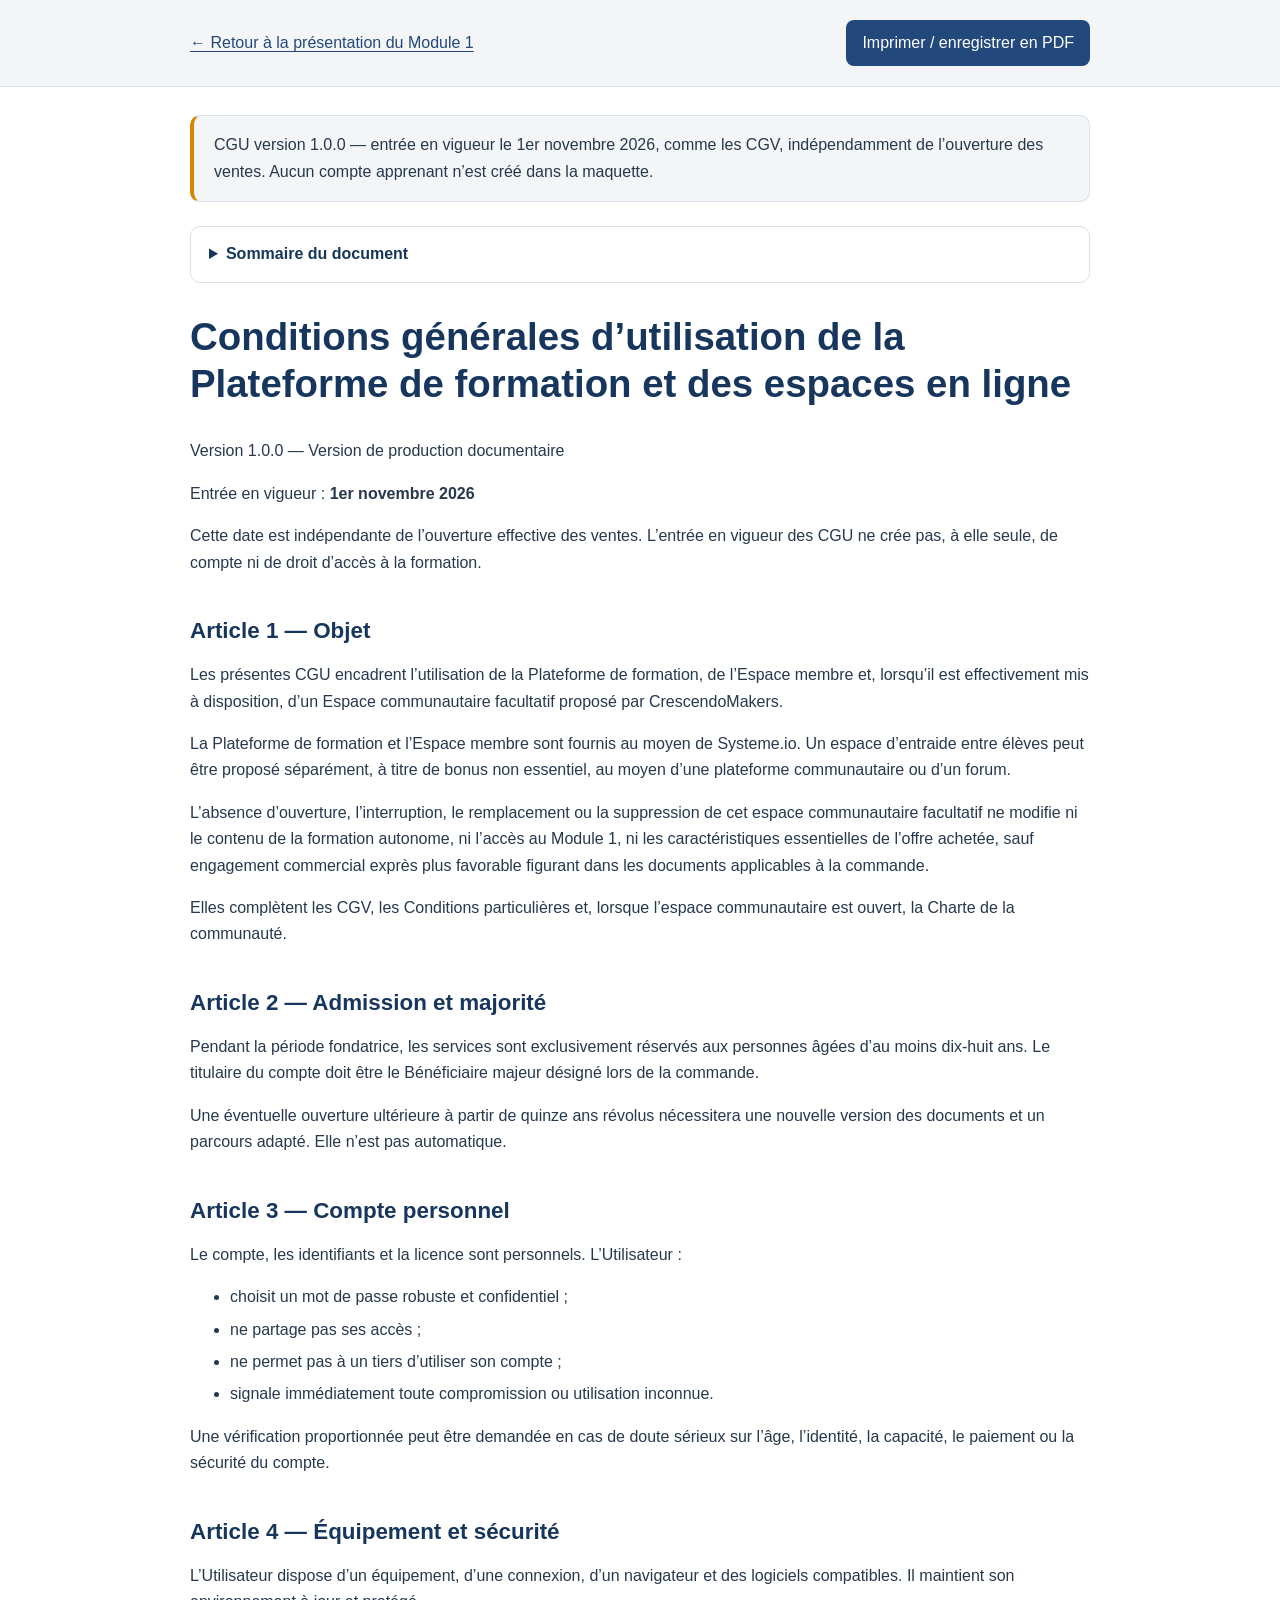
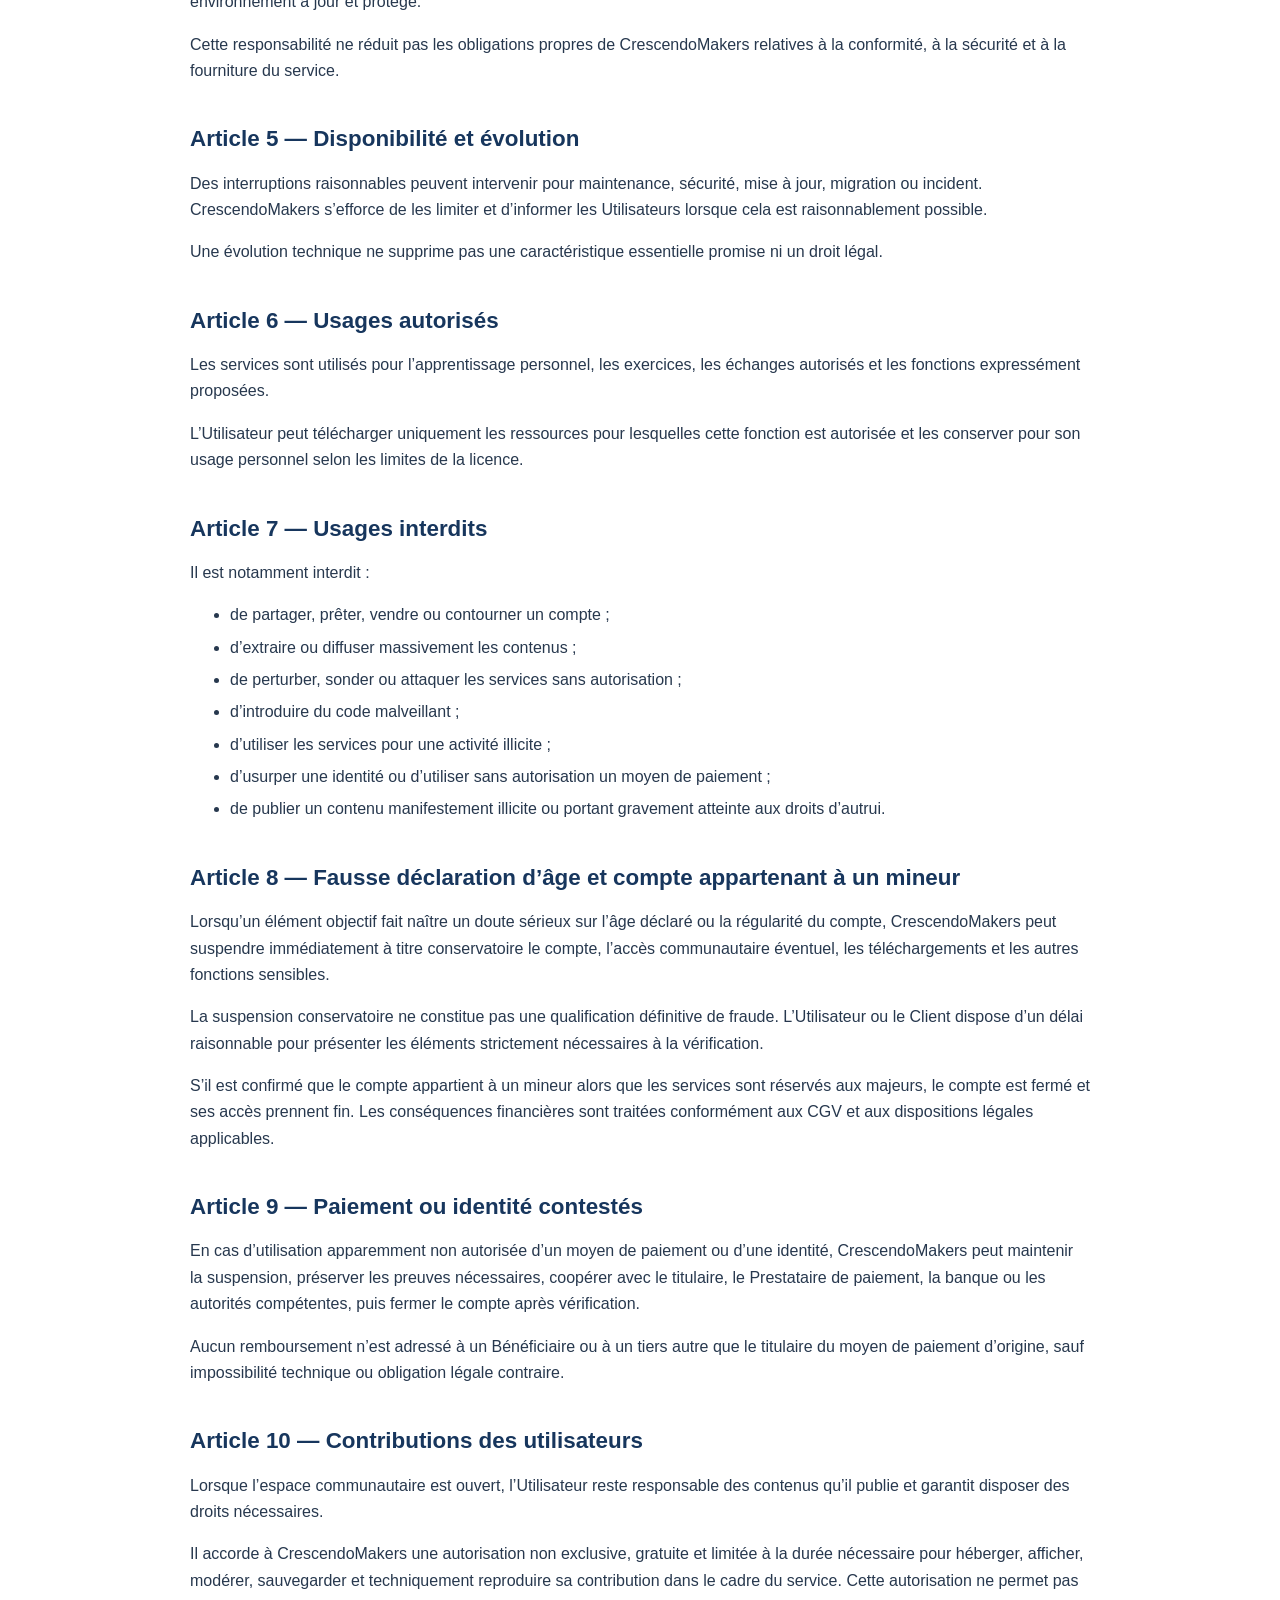
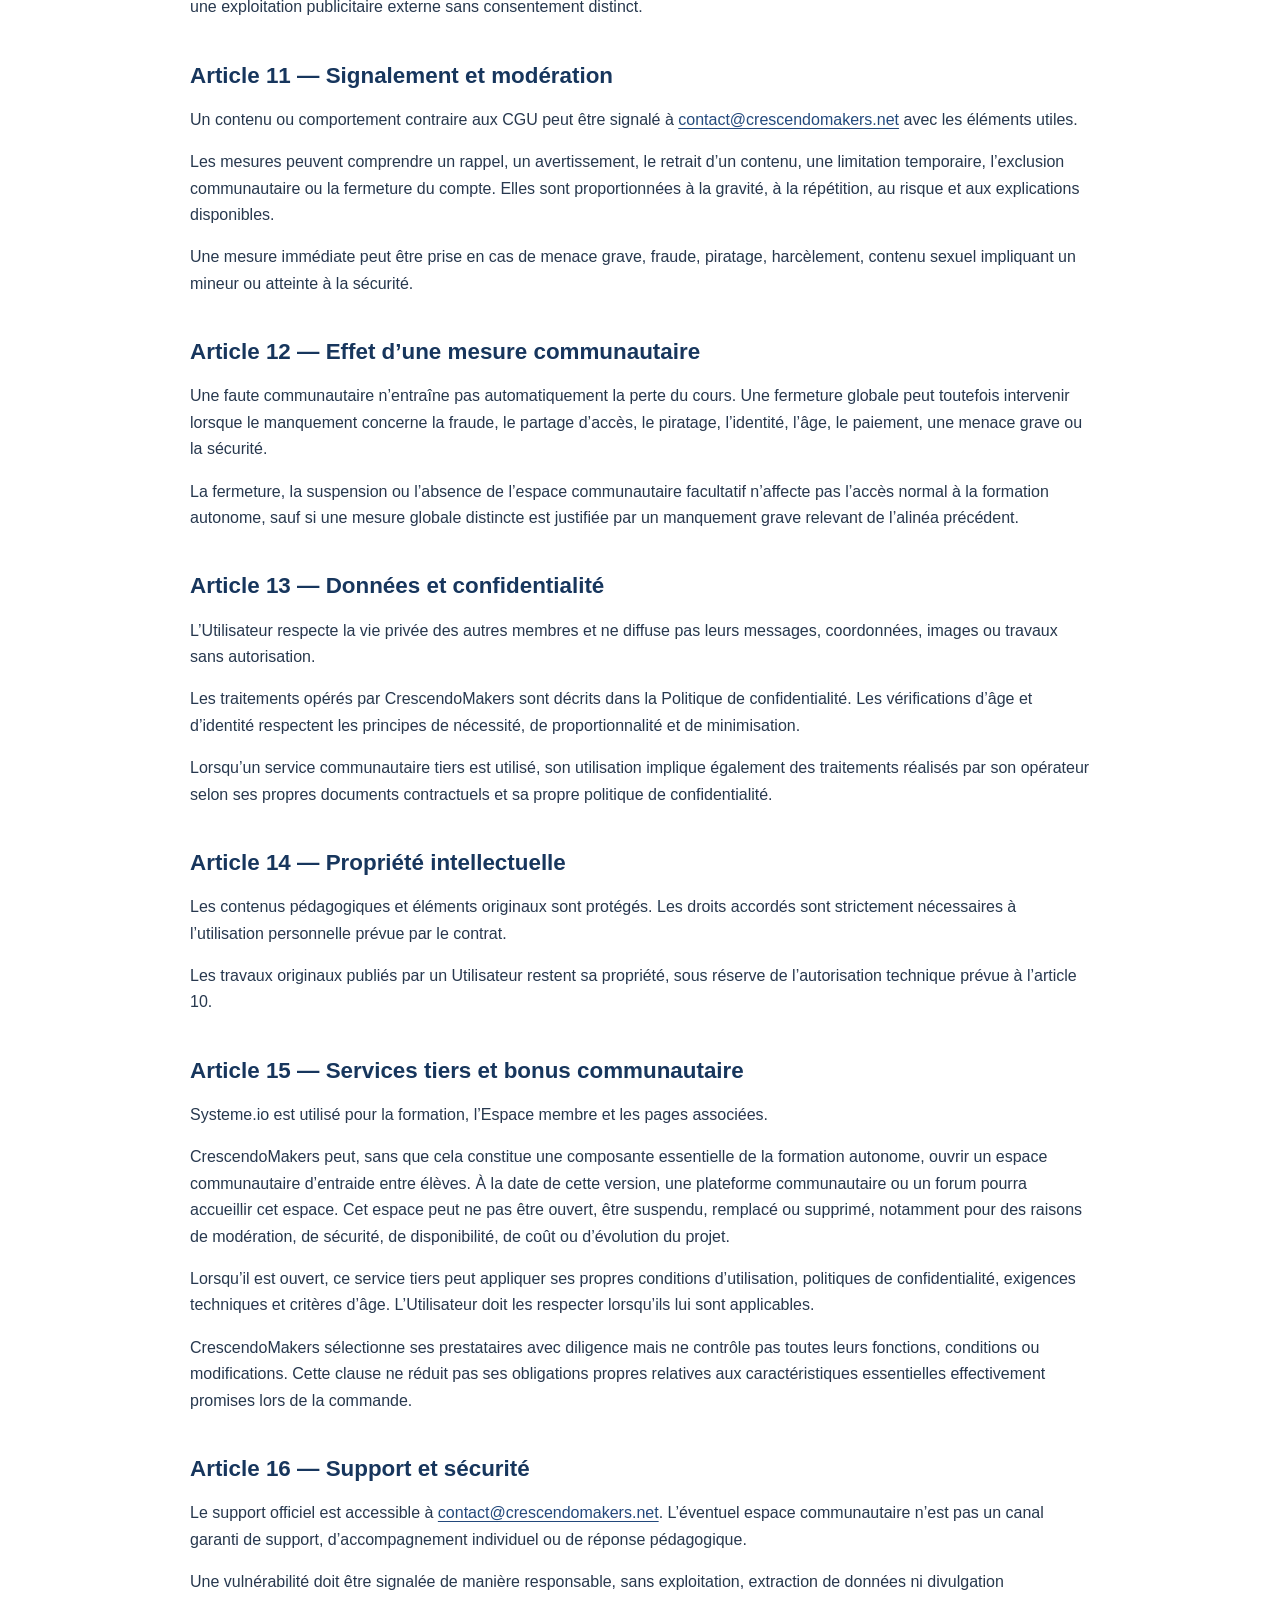
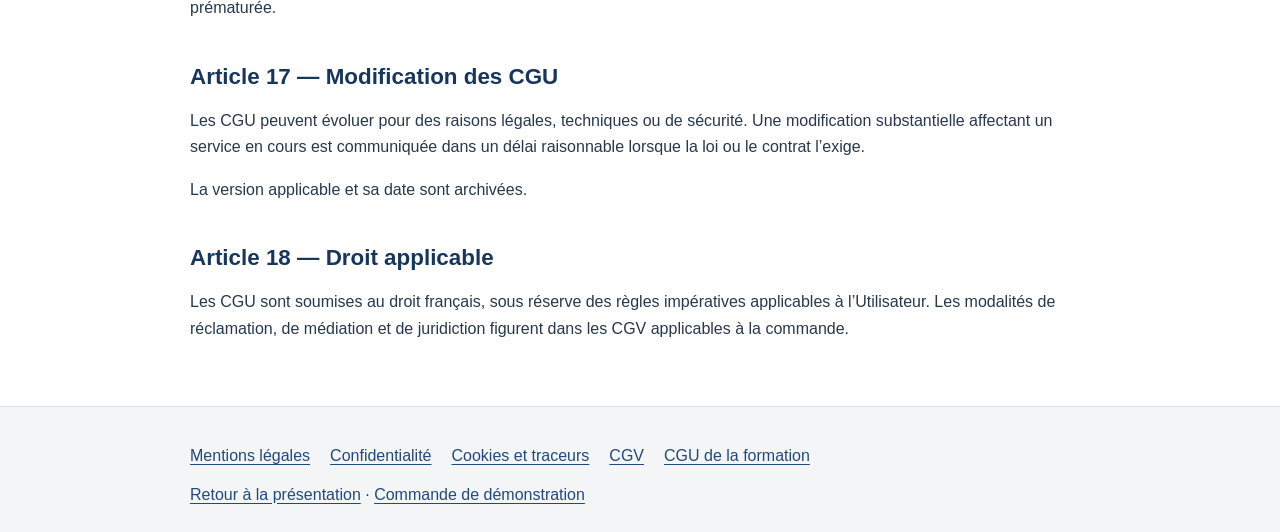
==== commit dae3728b: "Publie les corrections communautaires, redactionnelles et typographiques" ====
--- a/cgu.html
+++ b/cgu.html
@@ -9,7 +9,7 @@
 a{color:#23497c;text-underline-offset:3px;overflow-wrap:anywhere}a:focus-visible,button:focus-visible,summary:focus-visible{outline:3px solid #d98400;outline-offset:4px}
 main{padding:28px 0 48px}h1{font-size:clamp(1.8rem,4vw,2.4rem);line-height:1.2;color:#17365d}
 h2{font-size:1.4rem;line-height:1.35;color:#17365d;margin:40px 0 14px;scroll-margin-top:20px}
-h3{font-size:1.1rem;line-height:1.4;color:#23497c}p,li{overflow-wrap:anywhere}li{margin:6px 0}
+h3{font-size:1.1rem;line-height:1.4;color:#23497c}p,li{overflow-wrap:break-word}li{margin:6px 0}
 .review{padding:16px 20px;border:1px solid #d9e1eb;border-left:4px solid #d98400;border-radius:10px;background:#f4f5f7;margin:0 0 24px}
 blockquote{margin:20px 0;padding:8px 20px;border-left:4px solid #2f75b5;background:#eaf3ff}
 button{font:inherit;color:#fff;background:#23497c;border:0;border-radius:8px;padding:10px 16px;cursor:pointer}
@@ -40,7 +40,7 @@
 <article id="texte-document">
 <h1>Conditions générales d’utilisation de la Plateforme de formation et des espaces en ligne</h1>
 <p>Version 1.0.0 — Version de production documentaire</p>
-<p>Entrée en vigueur : <strong>1er novembre 2026</strong></p>
+<p>Entrée en vigueur&nbsp;: <strong>1er novembre 2026</strong></p>
 <p>Cette date est indépendante de l’ouverture effective des ventes. L’entrée en vigueur des CGU ne crée pas, à elle seule, de compte ni de droit d’accès à la formation.</p>
 <h2 id="article-1-objet">Article 1 — Objet</h2>
 <p>Les présentes CGU encadrent l’utilisation de la Plateforme de formation, de l’Espace membre
@@ -48,7 +48,7 @@
 proposé par CrescendoMakers.</p>
 <p>La Plateforme de formation et l’Espace membre sont fournis au moyen de Systeme.io. Un espace
 d’entraide entre élèves peut être proposé séparément, à titre de bonus non essentiel, au
-moyen de Discord ou d’un autre service tiers.</p>
+moyen d’une plateforme communautaire ou d’un forum.</p>
 <p>L’absence d’ouverture, l’interruption, le remplacement ou la suppression de cet espace
 communautaire facultatif ne modifie ni le contenu de la formation autonome, ni l’accès au
 Module 1, ni les caractéristiques essentielles de l’offre achetée, sauf engagement commercial
@@ -62,11 +62,11 @@
 <p>Une éventuelle ouverture ultérieure à partir de quinze ans révolus nécessitera une nouvelle
 version des documents et un parcours adapté. Elle n’est pas automatique.</p>
 <h2 id="article-3-compte-personnel">Article 3 — Compte personnel</h2>
-<p>Le compte, les identifiants et la licence sont personnels. L’Utilisateur :</p>
+<p>Le compte, les identifiants et la licence sont personnels. L’Utilisateur&nbsp;:</p>
 <ul>
-<li>choisit un mot de passe robuste et confidentiel ;</li>
-<li>ne partage pas ses accès ;</li>
-<li>ne permet pas à un tiers d’utiliser son compte ;</li>
+<li>choisit un mot de passe robuste et confidentiel&nbsp;;</li>
+<li>ne partage pas ses accès&nbsp;;</li>
+<li>ne permet pas à un tiers d’utiliser son compte&nbsp;;</li>
 <li>signale immédiatement toute compromission ou utilisation inconnue.</li>
 </ul>
 <p>Une vérification proportionnée peut être demandée en cas de doute sérieux sur l’âge,
@@ -88,14 +88,14 @@
 <p>L’Utilisateur peut télécharger uniquement les ressources pour lesquelles cette fonction est
 autorisée et les conserver pour son usage personnel selon les limites de la licence.</p>
 <h2 id="article-7-usages-interdits">Article 7 — Usages interdits</h2>
-<p>Il est notamment interdit :</p>
+<p>Il est notamment interdit&nbsp;:</p>
 <ul>
-<li>de partager, prêter, vendre ou contourner un compte ;</li>
-<li>d’extraire ou diffuser massivement les contenus ;</li>
-<li>de perturber, sonder ou attaquer les services sans autorisation ;</li>
-<li>d’introduire du code malveillant ;</li>
-<li>d’utiliser les services pour une activité illicite ;</li>
-<li>d’usurper une identité ou d’utiliser sans autorisation un moyen de paiement ;</li>
+<li>de partager, prêter, vendre ou contourner un compte&nbsp;;</li>
+<li>d’extraire ou diffuser massivement les contenus&nbsp;;</li>
+<li>de perturber, sonder ou attaquer les services sans autorisation&nbsp;;</li>
+<li>d’introduire du code malveillant&nbsp;;</li>
+<li>d’utiliser les services pour une activité illicite&nbsp;;</li>
+<li>d’usurper une identité ou d’utiliser sans autorisation un moyen de paiement&nbsp;;</li>
 <li>de publier un contenu manifestement illicite ou portant gravement atteinte aux droits
 d’autrui.</li>
 </ul>
@@ -144,8 +144,8 @@
 <p>Les traitements opérés par CrescendoMakers sont décrits dans la Politique de
 confidentialité. Les vérifications d’âge et d’identité respectent les principes de nécessité,
 de proportionnalité et de minimisation.</p>
-<p>Lorsque Discord est utilisé, son utilisation implique également des traitements réalisés par
-Discord selon ses propres documents contractuels et sa propre politique de confidentialité.</p>
+<p>Lorsqu’un service communautaire tiers est utilisé, son utilisation implique également des traitements réalisés par
+son opérateur selon ses propres documents contractuels et sa propre politique de confidentialité.</p>
 <h2 id="article-14-propriete-intellectuelle">Article 14 — Propriété intellectuelle</h2>
 <p>Les contenus pédagogiques et éléments originaux sont protégés. Les droits accordés sont
 strictement nécessaires à l’utilisation personnelle prévue par le contrat.</p>
@@ -155,7 +155,7 @@
 <p>Systeme.io est utilisé pour la formation, l’Espace membre et les pages associées.</p>
 <p>CrescendoMakers peut, sans que cela constitue une composante essentielle de la formation
 autonome, ouvrir un espace communautaire d’entraide entre élèves. À la date de cette version,
-le service envisagé est Discord. Cet espace peut ne pas être ouvert, être suspendu, remplacé
+une plateforme communautaire ou un forum pourra accueillir cet espace. Cet espace peut ne pas être ouvert, être suspendu, remplacé
 ou supprimé, notamment pour des raisons de modération, de sécurité, de disponibilité, de
 coût ou d’évolution du projet.</p>
 <p>Lorsqu’il est ouvert, ce service tiers peut appliquer ses propres conditions d’utilisation,
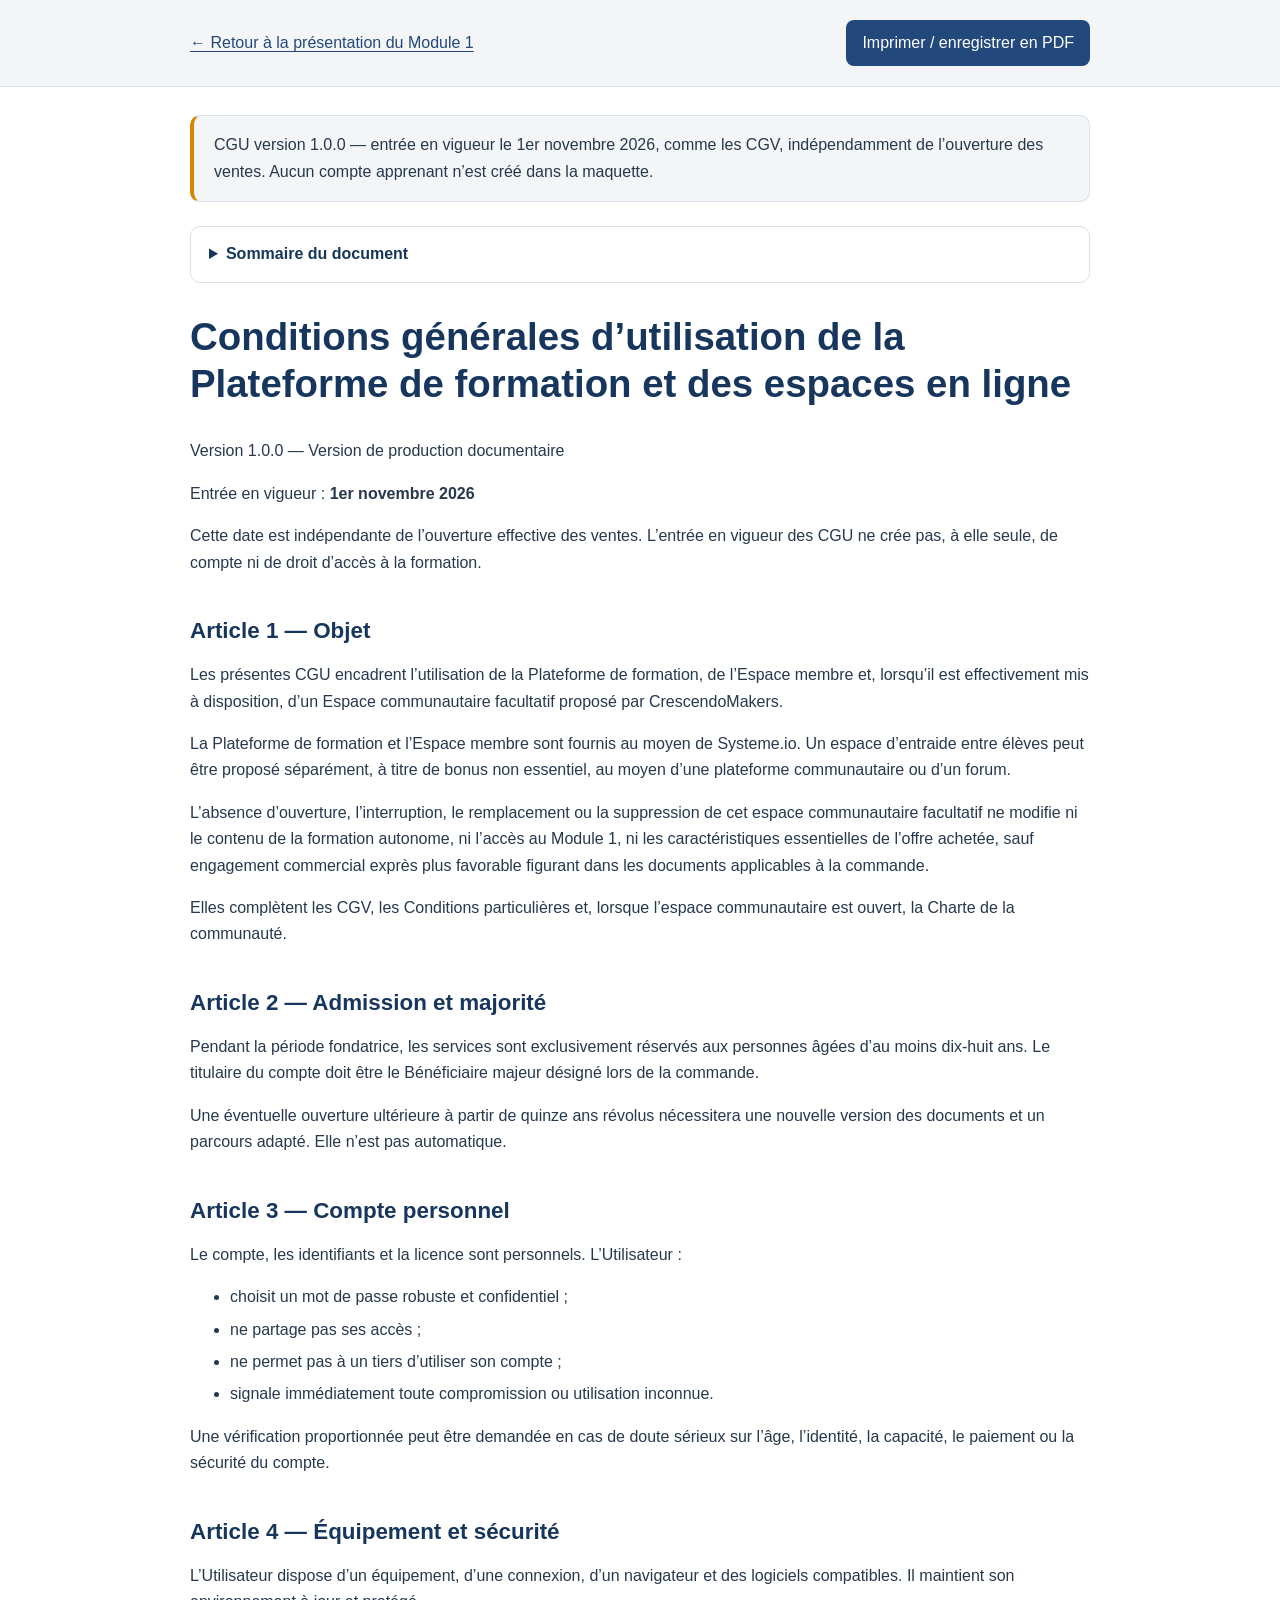
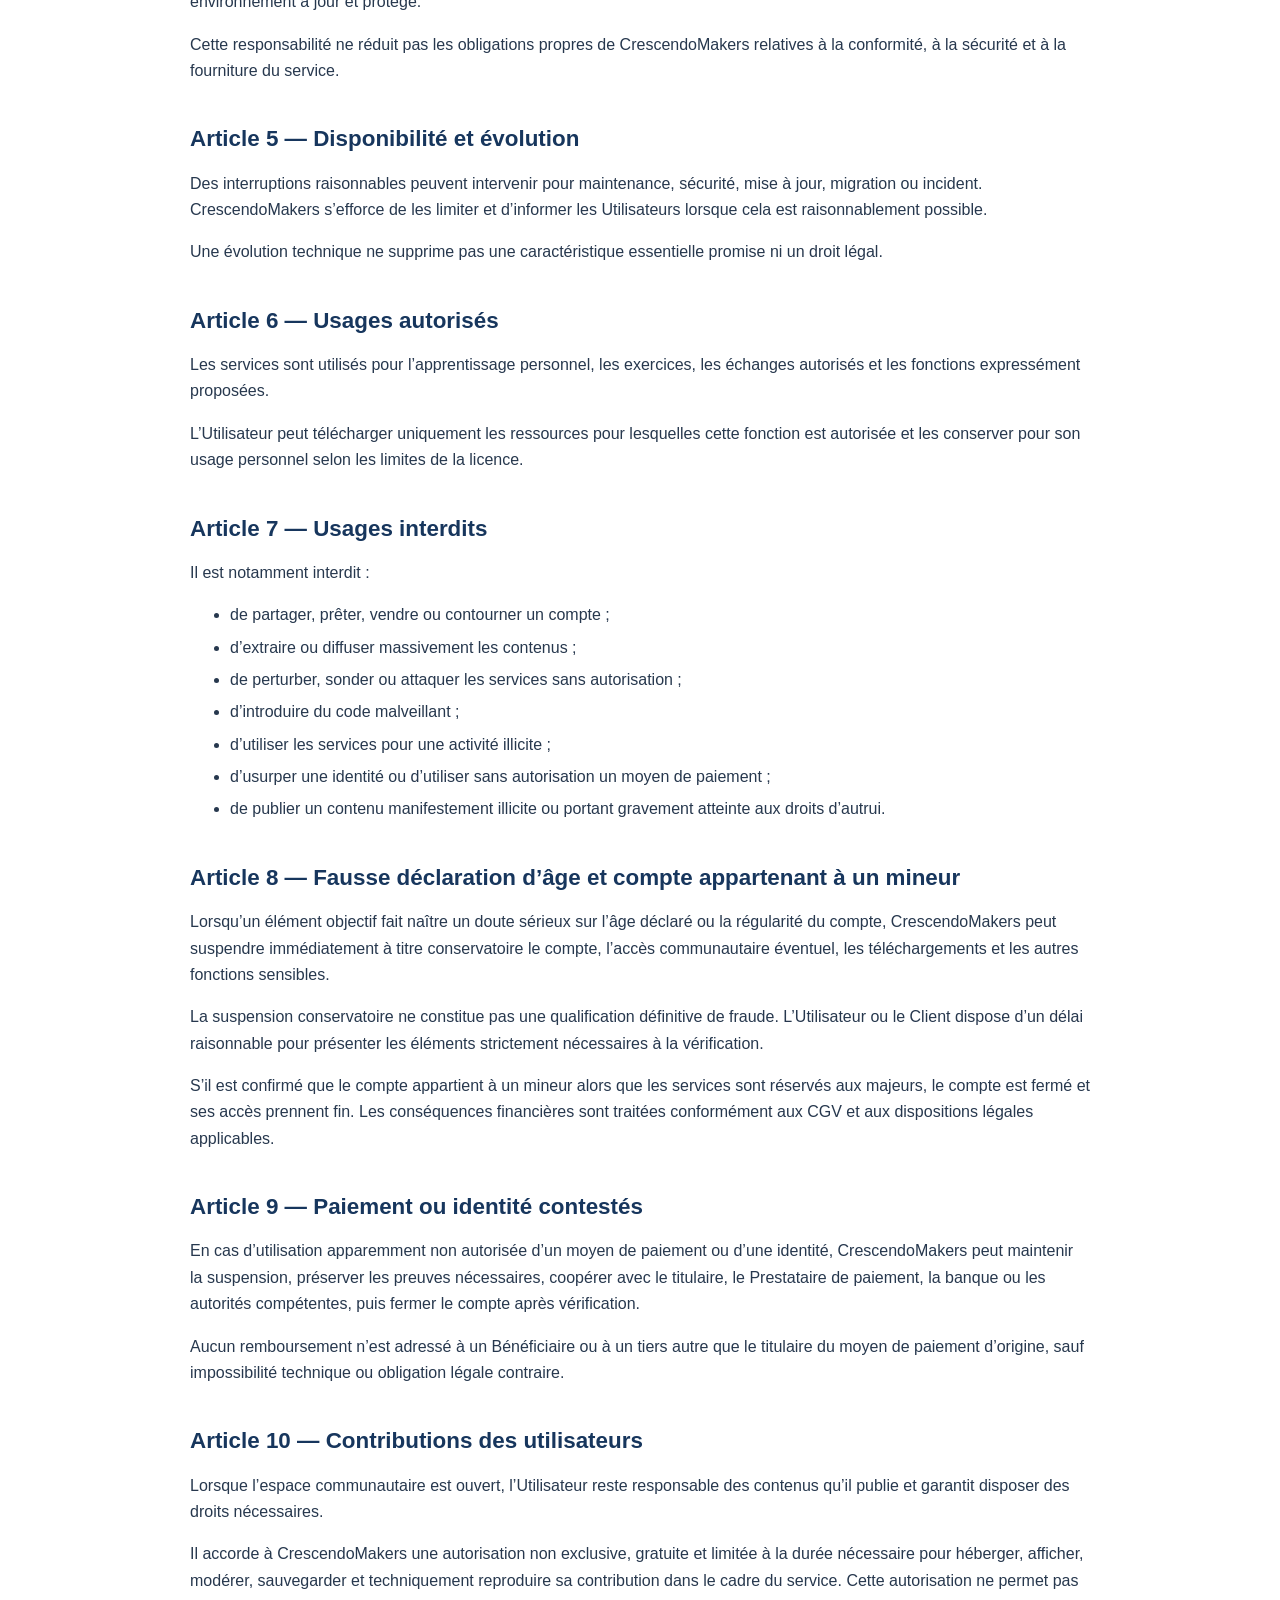
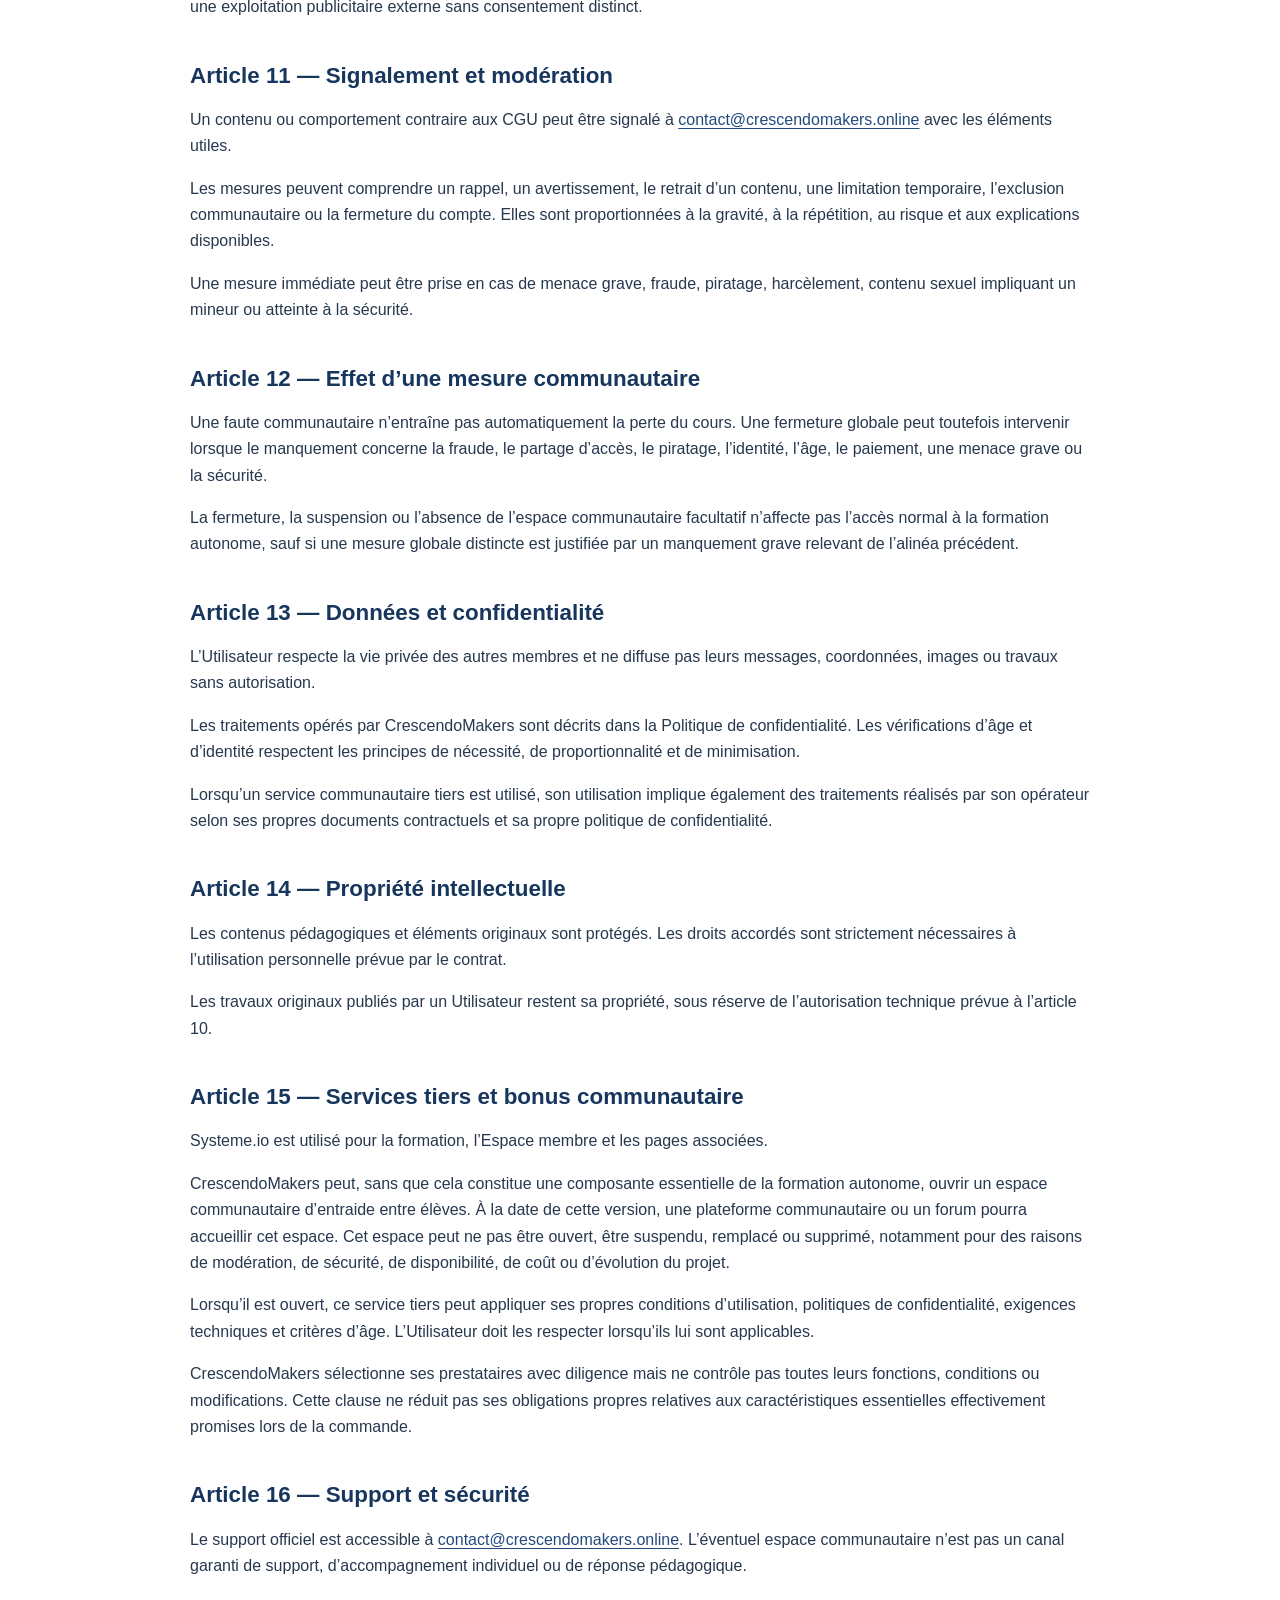
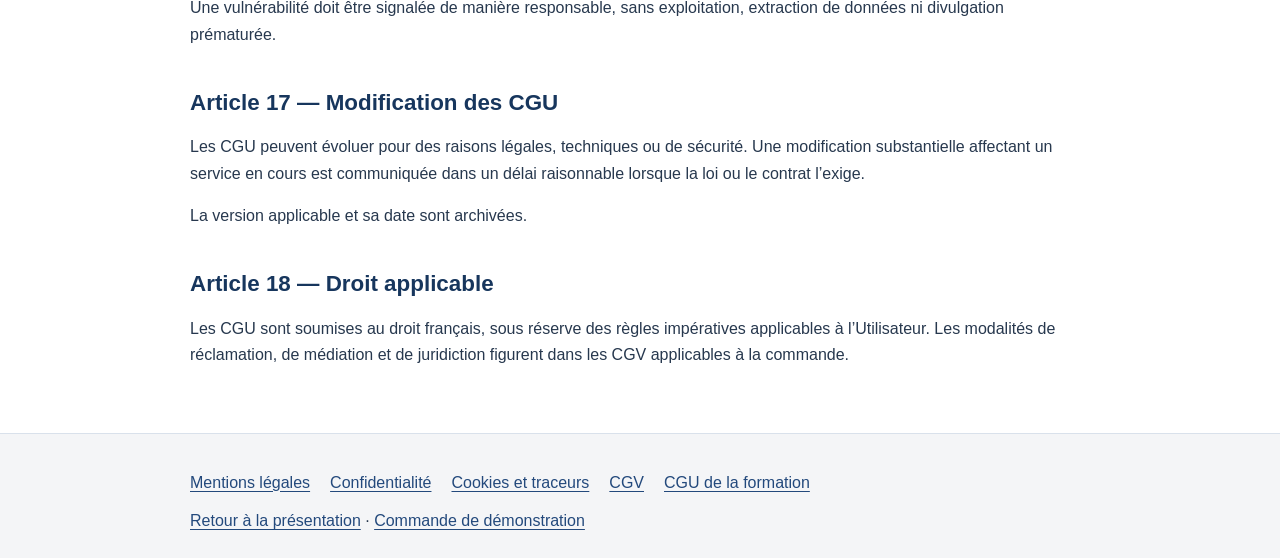
==== commit fb9e33c9: "docs: migrate public contact to crescendomakers.online" ====
--- a/cgu.html
+++ b/cgu.html
@@ -125,7 +125,7 @@
 publicitaire externe sans consentement distinct.</p>
 <h2 id="article-11-signalement-et-moderation">Article 11 — Signalement et modération</h2>
 <p>Un contenu ou comportement contraire aux CGU peut être signalé à
-<a href="mailto:contact@crescendomakers.net">contact@crescendomakers.net</a> avec les éléments utiles.</p>
+<a href="mailto:contact@crescendomakers.online">contact@crescendomakers.online</a> avec les éléments utiles.</p>
 <p>Les mesures peuvent comprendre un rappel, un avertissement, le retrait d’un contenu, une
 limitation temporaire, l’exclusion communautaire ou la fermeture du compte. Elles sont
 proportionnées à la gravité, à la répétition, au risque et aux explications disponibles.</p>
@@ -165,7 +165,7 @@
 fonctions, conditions ou modifications. Cette clause ne réduit pas ses obligations propres
 relatives aux caractéristiques essentielles effectivement promises lors de la commande.</p>
 <h2 id="article-16-support-et-securite">Article 16 — Support et sécurité</h2>
-<p>Le support officiel est accessible à <a href="mailto:contact@crescendomakers.net">contact@crescendomakers.net</a>. L’éventuel espace
+<p>Le support officiel est accessible à <a href="mailto:contact@crescendomakers.online">contact@crescendomakers.online</a>. L’éventuel espace
 communautaire n’est pas un canal garanti de support, d’accompagnement individuel ou de
 réponse pédagogique.</p>
 <p>Une vulnérabilité doit être signalée de manière responsable, sans exploitation, extraction
